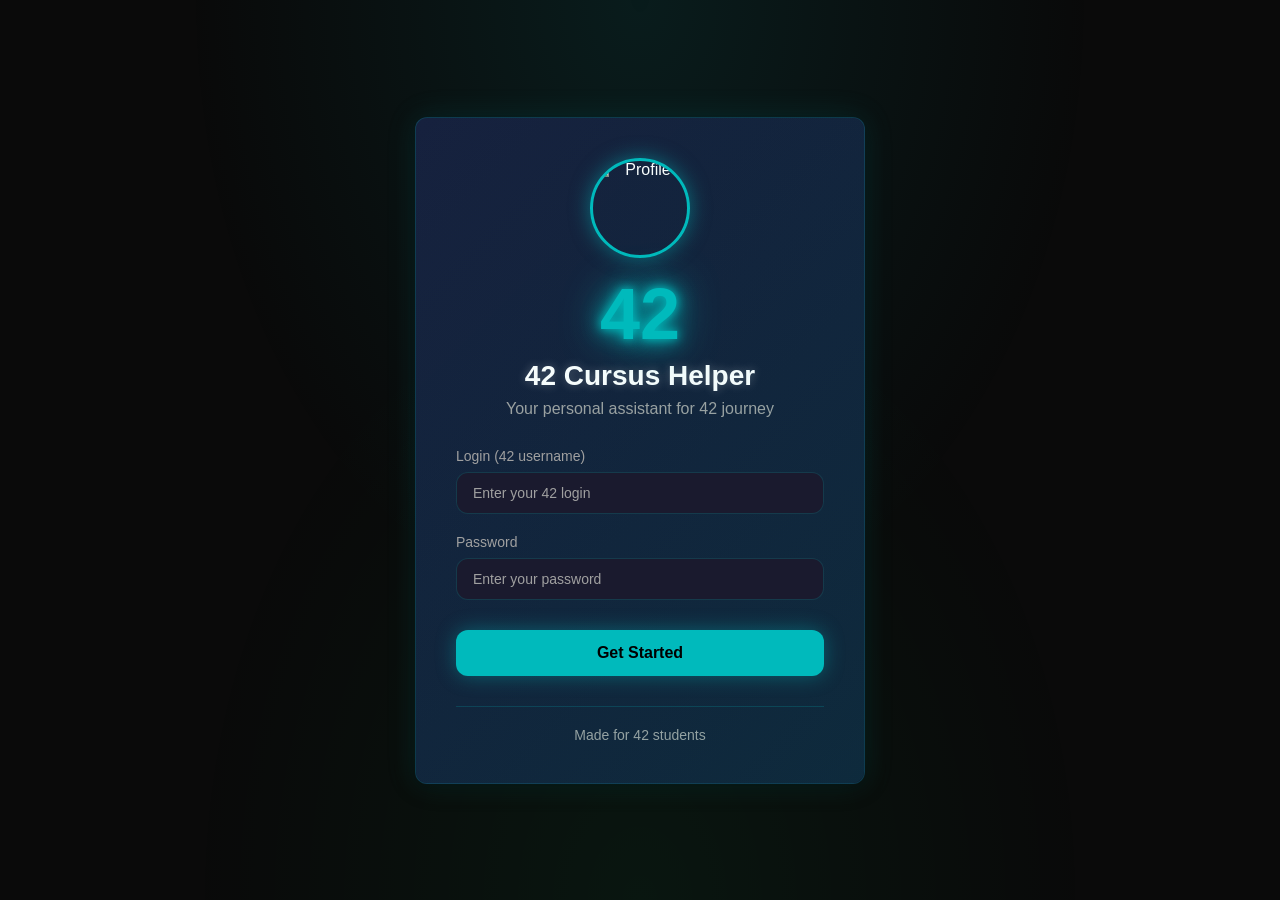
==== up/42-helper/index.html @ 7c45dabe "edit" ====
<!DOCTYPE html>
<html lang="en">
<head>
  <meta charset="UTF-8">
  <meta name="viewport" content="width=device-width, initial-scale=1.0">
  <title>42 Cursus Helper</title>
  <link rel="stylesheet" href="css/style.css">
  <link rel="stylesheet" href="css/components.css">
  <style>
    .intro-overlay {
      position: fixed;
      top: 0;
      left: 0;
      width: 100%;
      height: 100%;
      background: #0a0a0a;
      z-index: 9999;
      display: flex;
      flex-direction: column;
      align-items: center;
      justify-content: center;
      animation: fadeOut 1s ease 2s forwards;
    }
    
    .intro-logo {
      font-size: 120px;
      font-weight: bold;
      color: #00babc;
      text-shadow: 0 0 10px #00babc, 0 0 20px #00babc, 0 0 40px #00babc, 0 0 80px #00babc;
      animation: logoGlow 1s ease-in-out infinite alternate;
    }
    
    .intro-text {
      font-size: 32px;
      color: #fff;
      margin-top: 20px;
      animation: fadeIn 0.5s ease 0.5s forwards;
      opacity: 0;
    }
    
    .intro-subtext {
      font-size: 18px;
      color: #a0a0a0;
      margin-top: 10px;
      animation: fadeIn 0.5s ease 1s forwards;
      opacity: 0;
    }
    
    @keyframes logoGlow {
      from { text-shadow: 0 0 10px #00babc, 0 0 20px #00babc, 0 0 40px #00babc; }
      to { text-shadow: 0 0 20px #00babc, 0 0 40px #00babc, 0 0 80px #00babc, 0 0 120px #00babc; }
    }
    
    @keyframes fadeIn {
      from { opacity: 0; transform: translateY(20px); }
      to { opacity: 1; transform: translateY(0); }
    }
    
    @keyframes fadeOut {
      from { opacity: 1; }
      to { opacity: 0; visibility: hidden; }
    }
  </style>
</head>
<body>
  <div class="intro-overlay" id="introOverlay">
    <div class="intro-logo">42</div>
    <div class="intro-text">42 Cursus Helper</div>
    <div class="intro-subtitle">Your journey begins here</div>
  </div>

  <div class="landing-container">
    <div class="landing-content">
      <img src="https://avatars.githubusercontent.com/u/185643713?v=4" alt="Profile" style="width:100px;height:100px;border-radius:50%;margin:0 auto 20px;display:block;border:3px solid #00babc;box-shadow:0 0 20px rgba(0,186,188,0.5);">
      <div class="landing-logo">42</div>
      <h1 class="landing-title">42 Cursus Helper</h1>
      <p class="landing-subtitle">Your personal assistant for 42 journey</p>
      
      <form id="loginForm" class="landing-form">
        <div class="form-group">
          <label class="form-label">Login (42 username)</label>
          <input type="text" id="loginInput" class="form-input" placeholder="Enter your 42 login" required>
        </div>
        <div class="form-group">
          <label class="form-label">Password</label>
          <input type="password" id="passwordInput" class="form-input" placeholder="Enter your password" required>
        </div>
        <button type="submit" class="btn btn-primary">Get Started</button>
      </form>
      
      <div class="landing-footer">
        Made for 42 students
      </div>
    </div>
  </div>

  <script src="js/config.js"></script>
  <script src="js/storage.js"></script>
  <script src="js/utils.js"></script>
  <script>
    document.addEventListener("DOMContentLoaded", function() {
      const overlay = document.getElementById('introOverlay');
      overlay.style.display = 'flex';
    });
    
    const existingUser = getUser();
    if (existingUser) {
      document.querySelector('.landing-content').innerHTML = `
        <div class="landing-logo">42</div>
        <h1 class="landing-title">42 Cursus Helper</h1>
        <p class="landing-subtitle">Welcome back, ${existingUser.login}!</p>
        <a href="dashboard.html" class="btn btn-primary" style="display:inline-block;text-decoration:none;margin-top:20px;">Go to Dashboard</a>
      `;
    }

    const loginForm = document.getElementById('loginForm');
    if (loginForm) {
      loginForm.addEventListener('submit', function(e) {
        e.preventDefault();
        
        const login = document.getElementById('loginInput').value.trim();
        const password = document.getElementById('passwordInput').value;

        if (login !== 'nodoulah' || password !== 'Pop#2006husa') {
          showError('Invalid login or password');
          return;
        }

        const userData = {
          login: login,
          password: password,
          level: 0,
          campus: "",
          projects: [],
          skills: []
        };

        if (saveUser(userData)) {
          window.location.href = 'dashboard.html';
        } else {
          showError('Failed to save data. Storage might be full.');
        }
      });
    }
  </script>
</body>
</html>
---- up/42-helper/css/style.css ----
:root {
  --bg-primary: #0a0a0a;
  --bg-secondary: #1a1a2e;
  --bg-card: #16213e;
  --bg-sidebar: #0f3460;
  --accent: #00babc;
  --accent-hover: #00d4d6;
  --text: #ffffff;
  --text-secondary: #a0a0a0;
  --success: #00ff88;
  --warning: #ffaa00;
  --danger: #ff4444;
  --info: #4488ff;
  --border: rgba(0, 186, 188, 0.2);
  --shadow: 0 4px 20px rgba(0, 0, 0, 0.3);
  --radius: 12px;
  --transition: all 0.3s ease;
}

* {
  margin: 0;
  padding: 0;
  box-sizing: border-box;
}

body {
  background: var(--bg-primary);
  color: var(--text);
  font-family: 'Segoe UI', sans-serif;
  min-height: 100vh;
  overflow-x: hidden;
}

body::before {
  content: '';
  position: fixed;
  top: 0;
  left: 0;
  width: 100%;
  height: 100%;
  background: 
    radial-gradient(ellipse at top, rgba(0, 186, 188, 0.1) 0%, transparent 50%),
    radial-gradient(ellipse at bottom, rgba(0, 255, 136, 0.05) 0%, transparent 50%);
  pointer-events: none;
  z-index: -1;
}

.sidebar {
  position: fixed;
  left: 0;
  top: 0;
  width: 250px;
  height: 100vh;
  background: linear-gradient(180deg, #0f3460 0%, #0a1628 100%);
  display: flex;
  flex-direction: column;
  padding: 20px;
  border-right: 1px solid var(--border);
  z-index: 100;
  box-shadow: 4px 0 30px rgba(0, 186, 188, 0.1);
}

.sidebar::before {
  content: '';
  position: absolute;
  top: 0;
  left: 0;
  width: 100%;
  height: 100%;
  background: linear-gradient(180deg, transparent 0%, rgba(0, 186, 188, 0.05) 100%);
  pointer-events: none;
}

.sidebar .logo {
  font-size: 24px;
  font-weight: bold;
  color: var(--accent);
  margin-bottom: 40px;
  text-align: center;
  text-shadow: 0 0 10px var(--accent), 0 0 20px var(--accent);
  animation: logoGlow 2s ease-in-out infinite alternate;
  position: relative;
  z-index: 1;
}

.sidebar .logo span {
  color: var(--text);
  text-shadow: none;
}

@keyframes logoGlow {
  from { text-shadow: 0 0 10px var(--accent), 0 0 20px var(--accent); }
  to { text-shadow: 0 0 20px var(--accent), 0 0 40px var(--accent), 0 0 60px var(--accent); }
}

.nav-link {
  display: flex;
  align-items: center;
  gap: 12px;
  padding: 12px 16px;
  border-radius: var(--radius);
  color: var(--text);
  text-decoration: none;
  margin-bottom: 8px;
  transition: var(--transition);
  position: relative;
  overflow: hidden;
}

.nav-link::before {
  content: '';
  position: absolute;
  top: 0;
  left: -100%;
  width: 100%;
  height: 100%;
  background: linear-gradient(90deg, transparent, rgba(0, 186, 188, 0.2), transparent);
  transition: left 0.5s ease;
}

.nav-link:hover::before {
  left: 100%;
}

.nav-link:hover,
.nav-link.active {
  background: var(--accent);
  color: #000;
  box-shadow: 0 0 20px rgba(0, 186, 188, 0.5);
}

.nav-link.active {
  animation: navPulse 2s ease-in-out infinite;
}

@keyframes navPulse {
  0%, 100% { box-shadow: 0 0 20px rgba(0, 186, 188, 0.5); }
  50% { box-shadow: 0 0 30px rgba(0, 186, 188, 0.8); }
}

.main-content {
  margin-left: 250px;
  padding: 30px;
  min-height: 100vh;
  position: relative;
}

.main-content::before {
  content: '';
  position: absolute;
  top: 0;
  left: 0;
  width: 100%;
  height: 100%;
  background: 
    radial-gradient(circle at 20% 20%, rgba(0, 186, 188, 0.03) 0%, transparent 40%),
    radial-gradient(circle at 80% 80%, rgba(0, 255, 136, 0.02) 0%, transparent 40%);
  pointer-events: none;
}

.card {
  background: linear-gradient(135deg, var(--bg-card) 0%, #1a2744 100%);
  border-radius: var(--radius);
  padding: 24px;
  border: 1px solid var(--border);
  box-shadow: var(--shadow);
  transition: var(--transition);
  position: relative;
  overflow: hidden;
}

.card::before {
  content: '';
  position: absolute;
  top: 0;
  left: 0;
  width: 100%;
  height: 3px;
  background: linear-gradient(90deg, var(--accent), var(--success), var(--accent));
  opacity: 0;
  transition: opacity 0.3s ease;
}

.card:hover::before {
  opacity: 1;
}

.card:hover {
  border-color: var(--accent);
  transform: translateY(-4px);
  box-shadow: 0 8px 30px rgba(0, 186, 188, 0.2);
}

.stats-grid {
  display: grid;
  grid-template-columns: repeat(4, 1fr);
  gap: 20px;
  margin-bottom: 30px;
}

.stats-grid-3 {
  grid-template-columns: repeat(3, 1fr);
}

.stat-card {
  background: linear-gradient(135deg, var(--bg-card) 0%, #1a2744 100%);
  border-radius: var(--radius);
  padding: 20px;
  border: 1px solid var(--border);
  text-align: center;
  position: relative;
  overflow: hidden;
  transition: var(--transition);
}

.stat-card::after {
  content: '';
  position: absolute;
  bottom: 0;
  left: 0;
  width: 100%;
  height: 3px;
  background: var(--accent);
  transform: scaleX(0);
  transition: transform 0.3s ease;
}

.stat-card:hover::after {
  transform: scaleX(1);
}

.stat-card:hover {
  border-color: var(--accent);
  box-shadow: 0 0 20px rgba(0, 186, 188, 0.2);
  transform: translateY(-2px);
}

.stat-value {
  font-size: 36px;
  font-weight: bold;
  color: var(--accent);
  text-shadow: 0 0 10px var(--accent);
  animation: valuePulse 2s ease-in-out infinite alternate;
}

@keyframes valuePulse {
  from { text-shadow: 0 0 10px var(--accent); }
  to { text-shadow: 0 0 20px var(--accent), 0 0 30px var(--accent); }
}

.stat-label {
  color: var(--text-secondary);
  font-size: 14px;
  margin-top: 8px;
}

.progress-container {
  background: var(--bg-secondary);
  border-radius: 50px;
  height: 10px;
  overflow: hidden;
  margin: 10px 0;
  position: relative;
}

.progress-bar {
  height: 100%;
  background: linear-gradient(90deg, var(--accent), var(--success));
  border-radius: 50px;
  transition: width 1s ease;
  position: relative;
  box-shadow: 0 0 10px var(--accent);
}

.progress-bar::after {
  content: '';
  position: absolute;
  top: 0;
  left: 0;
  width: 100%;
  height: 100%;
  background: linear-gradient(90deg, transparent, rgba(255, 255, 255, 0.3), transparent);
  animation: progressShine 2s ease-in-out infinite;
}

@keyframes progressShine {
  0% { transform: translateX(-100%); }
  100% { transform: translateX(100%); }
}

.badge {
  padding: 4px 12px;
  border-radius: 50px;
  font-size: 12px;
  font-weight: bold;
  position: relative;
}

.badge-success {
  background: rgba(0, 255, 136, 0.2);
  color: var(--success);
  box-shadow: 0 0 10px rgba(0, 255, 136, 0.3);
}

.badge-warning {
  background: rgba(255, 170, 0, 0.2);
  color: var(--warning);
  box-shadow: 0 0 10px rgba(255, 170, 0, 0.3);
}

.badge-danger {
  background: rgba(255, 68, 68, 0.2);
  color: var(--danger);
  box-shadow: 0 0 10px rgba(255, 68, 68, 0.3);
}

.badge-info {
  background: rgba(68, 136, 255, 0.2);
  color: var(--info);
  box-shadow: 0 0 10px rgba(68, 136, 255, 0.3);
}

.btn {
  padding: 10px 20px;
  border-radius: var(--radius);
  border: none;
  cursor: pointer;
  font-size: 14px;
  font-weight: bold;
  transition: var(--transition);
  position: relative;
  overflow: hidden;
}

.btn::before {
  content: '';
  position: absolute;
  top: 0;
  left: -100%;
  width: 100%;
  height: 100%;
  background: linear-gradient(90deg, transparent, rgba(255, 255, 255, 0.2), transparent);
  transition: left 0.5s ease;
}

.btn:hover::before {
  left: 100%;
}

.btn-primary {
  background: var(--accent);
  color: #000;
  box-shadow: 0 0 20px rgba(0, 186, 188, 0.4);
}

.btn-primary:hover {
  background: var(--accent-hover);
  transform: scale(1.05);
  box-shadow: 0 0 30px rgba(0, 186, 188, 0.6);
}

.btn-outline {
  background: transparent;
  border: 1px solid var(--accent);
  color: var(--accent);
}

.btn-outline:hover {
  background: var(--accent);
  color: #000;
  box-shadow: 0 0 20px rgba(0, 186, 188, 0.5);
}

.btn-danger {
  background: transparent;
  border: 1px solid var(--danger);
  color: var(--danger);
}

.btn-danger:hover {
  background: var(--danger);
  color: #fff;
  box-shadow: 0 0 20px rgba(255, 68, 68, 0.5);
}

.form-group {
  margin-bottom: 16px;
}

.form-label {
  display: block;
  margin-bottom: 8px;
  color: var(--text-secondary);
  font-size: 14px;
}

.form-input {
  width: 100%;
  padding: 12px 16px;
  background: var(--bg-secondary);
  border: 1px solid var(--border);
  border-radius: var(--radius);
  color: var(--text);
  font-size: 14px;
  outline: none;
  transition: var(--transition);
}

.form-input:focus {
  border-color: var(--accent);
  box-shadow: 0 0 15px rgba(0, 186, 188, 0.3);
}

.form-input::placeholder {
  color: var(--text-secondary);
}

.form-select {
  width: 100%;
  padding: 12px 16px;
  background: var(--bg-secondary);
  border: 1px solid var(--border);
  border-radius: var(--radius);
  color: var(--text);
  font-size: 14px;
  outline: none;
  cursor: pointer;
  transition: var(--transition);
}

.form-select:focus {
  border-color: var(--accent);
  box-shadow: 0 0 15px rgba(0, 186, 188, 0.3);
}

.projects-grid {
  display: grid;
  grid-template-columns: repeat(auto-fill, minmax(280px, 1fr));
  gap: 20px;
}

.project-card {
  background: linear-gradient(135deg, var(--bg-card) 0%, #1a2744 100%);
  border-radius: var(--radius);
  padding: 20px;
  border: 1px solid var(--border);
  transition: var(--transition);
  position: relative;
  overflow: hidden;
}

.project-card::before {
  content: '';
  position: absolute;
  top: 0;
  left: 0;
  width: 100%;
  height: 3px;
  background: linear-gradient(90deg, var(--accent), var(--success));
  transform: scaleX(0);
  transition: transform 0.3s ease;
}

.project-card:hover::before {
  transform: scaleX(1);
}

.project-card:hover {
  border-color: var(--accent);
  transform: translateY(-4px);
  box-shadow: 0 8px 30px rgba(0, 186, 188, 0.2);
}

.project-name {
  font-size: 18px;
  font-weight: bold;
  margin-bottom: 12px;
  color: var(--accent);
  text-shadow: 0 0 5px var(--accent);
}

.project-mark {
  font-size: 32px;
  font-weight: bold;
  text-align: center;
  margin: 16px 0;
  color: var(--success);
  text-shadow: 0 0 10px var(--success);
}

.delete-btn {
  position: absolute;
  top: 10px;
  right: 10px;
  background: transparent;
  border: none;
  color: var(--danger);
  cursor: pointer;
  font-size: 18px;
  opacity: 0.7;
  transition: var(--transition);
}

.delete-btn:hover {
  opacity: 1;
  transform: scale(1.2);
  text-shadow: 0 0 10px var(--danger);
}

.skill-item {
  background: linear-gradient(135deg, var(--bg-card) 0%, #1a2744 100%);
  border-radius: var(--radius);
  padding: 16px 20px;
  margin-bottom: 12px;
  border: 1px solid var(--border);
  display: flex;
  align-items: center;
  gap: 20px;
  transition: var(--transition);
  position: relative;
  overflow: hidden;
}

.skill-item::before {
  content: '';
  position: absolute;
  top: 0;
  left: 0;
  width: 3px;
  height: 100%;
  background: var(--accent);
  transform: scaleY(0);
  transition: transform 0.3s ease;
}

.skill-item:hover::before {
  transform: scaleY(1);
}

.skill-item:hover {
  border-color: var(--accent);
  box-shadow: 0 0 20px rgba(0, 186, 188, 0.2);
}

.skill-name {
  color: var(--text);
  font-weight: 500;
  font-size: 16px;
  min-width: 150px;
}

.skill-level {
  color: var(--accent);
  font-weight: bold;
  font-size: 18px;
  min-width: 60px;
  text-align: right;
  text-shadow: 0 0 5px var(--accent);
}

.chat-container {
  display: flex;
  flex-direction: column;
  height: calc(100vh - 120px);
  background: linear-gradient(180deg, var(--bg-card) 0%, #0f1a2e 100%);
  border-radius: var(--radius);
  border: 1px solid var(--border);
  overflow: hidden;
  box-shadow: 0 0 30px rgba(0, 186, 188, 0.1);
}

.chat-header {
  padding: 16px 20px;
  border-bottom: 1px solid var(--border);
  display: flex;
  justify-content: space-between;
  align-items: center;
  background: linear-gradient(180deg, rgba(0, 186, 188, 0.1) 0%, transparent 100%);
}

.chat-messages {
  flex: 1;
  overflow-y: auto;
  padding: 20px;
  display: flex;
  flex-direction: column;
  gap: 16px;
}

.chat-messages::-webkit-scrollbar {
  width: 6px;
}

.chat-messages::-webkit-scrollbar-track {
  background: var(--bg-secondary);
}

.chat-messages::-webkit-scrollbar-thumb {
  background: var(--accent);
  border-radius: 3px;
}

.message-wrapper {
  display: flex;
  flex-direction: column;
  max-width: 85%;
  animation: messageSlide 0.3s ease-out;
}

@keyframes messageSlide {
  from { 
    opacity: 0;
    transform: translateY(20px);
  }
  to { 
    opacity: 1;
    transform: translateY(0);
  }
}

.message-wrapper.user {
  align-items: flex-end;
  align-self: flex-end;
}

.message-wrapper.ai {
  align-items: flex-start;
  align-self: flex-start;
  background: linear-gradient(135deg, var(--bg-card) 0%, rgba(15,52,96,0.5) 100%);
  border-radius: 20px;
  padding: 20px 24px;
  margin-bottom: 16px;
  border: 1px solid var(--border);
  box-shadow: 0 4px 20px rgba(0,0,0,0.3);
}

.message-wrapper.ai:hover {
  border-color: var(--accent);
  transition: border-color 0.3s ease;
}

.message-bubble {
  max-width: 80%;
  padding: 16px 20px;
  border-radius: 16px;
  line-height: 1.7;
  font-size: 15px;
  white-space: pre-wrap;
  word-wrap: break-word;
}

.message-bubble.user {
  background: var(--accent);
  color: #000;
  border-radius: 16px 16px 4px 16px;
  font-weight: 500;
  padding: 14px 18px;
  box-shadow: 0 0 15px rgba(0, 186, 188, 0.4);
}

.message-bubble.ai {
  background: linear-gradient(135deg, var(--bg-secondary) 0%, var(--bg-card) 100%);
  border: 1px solid var(--border);
  border-radius: 16px 16px 16px 4px;
  padding: 20px 24px;
}

.message-bubble.ai h1,
.message-bubble.ai h2,
.message-bubble.ai h3 {
  color: var(--accent);
  margin: 16px 0 10px 0;
  font-size: 16px;
  font-weight: bold;
}

.message-bubble.ai h1:first-child,
.message-bubble.ai h2:first-child,
.message-bubble.ai h3:first-child {
  margin-top: 0;
}

.message-bubble.ai p {
  margin: 10px 0;
}

.message-bubble.ai ul,
.message-bubble.ai ol {
  margin: 10px 0;
  padding-left: 24px;
}

.message-bubble.ai li {
  margin: 6px 0;
}

.message-bubble.ai strong {
  color: var(--accent);
  font-weight: 600;
}

.message-bubble.ai em {
  color: var(--warning);
  font-style: italic;
}

.message-bubble code {
  background: rgba(0,0,0,0.5);
  padding: 3px 8px;
  border-radius: 4px;
  font-family: 'Courier New', monospace;
  font-size: 13px;
  color: #00ff88;
  white-space: pre-wrap;
}

.message-bubble pre {
  background: #0d0d0d;
  padding: 16px;
  border-radius: 10px;
  overflow-x: auto;
  margin: 14px 0;
  border: 1px solid var(--accent);
  border-left: 4px solid var(--accent);
  font-family: 'Courier New', monospace;
  font-size: 13px;
  line-height: 1.5;
  color: #00ff88;
  box-shadow: 0 0 10px rgba(0, 255, 136, 0.2);
}

.message-bubble pre code {
  background: transparent;
  padding: 0;
  border: none;
  color: #00ff88;
}

.message-time {
  font-size: 11px;
  color: var(--text-secondary);
  margin-top: 4px;
  padding: 0 4px;
}

.thinking {
  display: flex;
  gap: 8px;
  padding: 16px 20px;
  background: var(--bg-card);
  border-radius: 16px 16px 16px 4px;
  border: 1px solid var(--border);
  align-self: flex-start;
  width: fit-content;
  box-shadow: 0 4px 15px rgba(0,0,0,0.2);
  animation: thinkingPulse 1.5s ease-in-out infinite;
}

@keyframes thinkingPulse {
  0%, 100% { box-shadow: 0 4px 15px rgba(0,0,0,0.2), 0 0 10px rgba(0, 186, 188, 0.2); }
  50% { box-shadow: 0 4px 15px rgba(0,0,0,0.2), 0 0 20px rgba(0, 186, 188, 0.4); }
}

.thinking span {
  width: 10px;
  height: 10px;
  background: var(--accent);
  border-radius: 50%;
  animation: bounce 1.2s infinite;
}

.thinking span:nth-child(2) { animation-delay: 0.2s; }
.thinking span:nth-child(3) { animation-delay: 0.4s; }

@keyframes bounce {
  0%, 100% { transform: translateY(0); opacity: 0.4; box-shadow: 0 0 5px var(--accent); }
  50% { transform: translateY(-10px); opacity: 1; box-shadow: 0 0 15px var(--accent); }
}

.quick-questions {
  display: flex;
  flex-wrap: wrap;
  gap: 8px;
  padding: 12px 20px;
  border-top: 1px solid var(--border);
  background: linear-gradient(180deg, transparent 0%, rgba(0, 186, 188, 0.05) 100%);
}

.quick-btn {
  padding: 8px 16px;
  background: rgba(0, 186, 188, 0.1);
  border: 1px solid var(--accent);
  color: var(--accent);
  border-radius: 50px;
  cursor: pointer;
  font-size: 13px;
  transition: var(--transition);
  white-space: nowrap;
  font-weight: 500;
}

.quick-btn:hover {
  background: var(--accent);
  color: #000;
  transform: translateY(-2px);
  box-shadow: 0 4px 15px rgba(0, 186, 188, 0.3);
}

.quick-btn:active {
  transform: translateY(0);
}

.chat-input-area {
  display: flex;
  gap: 12px;
  padding: 16px 20px;
  background: var(--bg-card);
  border-top: 1px solid var(--border);
}

.chat-input {
  flex: 1;
  background: var(--bg-secondary);
  border: 1px solid var(--border);
  border-radius: var(--radius);
  padding: 12px 16px;
  color: var(--text);
  font-size: 14px;
  outline: none;
  transition: var(--transition);
  resize: none;
}

.chat-input:focus {
  border-color: var(--accent);
  box-shadow: 0 0 15px rgba(0, 186, 188, 0.3);
}

.spinner {
  width: 40px;
  height: 40px;
  border: 3px solid var(--border);
  border-top: 3px solid var(--accent);
  border-radius: 50%;
  animation: spin 1s linear infinite;
  margin: 20px auto;
}

@keyframes spin {
  to { transform: rotate(360deg); }
}

.toast {
  position: fixed;
  bottom: 20px;
  right: 20px;
  padding: 16px 24px;
  border-radius: var(--radius);
  color: white;
  font-weight: bold;
  z-index: 9999;
  animation: slideIn 0.3s ease, toastGlow 2s ease-in-out infinite;
}

@keyframes toastGlow {
  0%, 100% { box-shadow: 0 0 10px currentColor; }
  50% { box-shadow: 0 0 20px currentColor, 0 0 30px currentColor; }
}

.toast-error { 
  background: var(--danger); 
  box-shadow: 0 0 20px var(--danger);
}

.toast-success { 
  background: var(--success); 
  color: #000;
  box-shadow: 0 0 20px var(--success);
}

@keyframes slideIn {
  from { transform: translateX(100px); opacity: 0; }
  to { transform: translateX(0); opacity: 1; }
}

.filter-group {
  display: flex;
  gap: 10px;
  margin-bottom: 20px;
  flex-wrap: wrap;
}

.filter-btn {
  padding: 8px 16px;
  border-radius: 50px;
  border: 1px solid var(--border);
  background: transparent;
  color: var(--text-secondary);
  cursor: pointer;
  transition: var(--transition);
  font-size: 13px;
}

.filter-btn:hover,
.filter-btn.active {
  border-color: var(--accent);
  color: var(--accent);
  background: rgba(0,186,188,0.1);
  box-shadow: 0 0 15px rgba(0, 186, 188, 0.3);
}

.empty-state {
  text-align: center;
  padding: 60px 20px;
  color: var(--text-secondary);
}

.empty-state .empty-icon {
  font-size: 60px;
  margin-bottom: 16px;
  animation: iconPulse 2s ease-in-out infinite;
}

@keyframes iconPulse {
  0%, 100% { transform: scale(1); opacity: 0.7; }
  50% { transform: scale(1.1); opacity: 1; }
}

.empty-state p {
  font-size: 16px;
}

.page-title {
  position: relative;
  display: inline-block;
}

.page-title::after {
  content: '';
  position: absolute;
  bottom: -5px;
  left: 0;
  width: 100%;
  height: 2px;
  background: linear-gradient(90deg, var(--accent), transparent);
  animation: titleLine 2s ease-in-out infinite;
}

@keyframes titleLine {
  0%, 100% { opacity: 0.5; transform: scaleX(0.8); }
  50% { opacity: 1; transform: scaleX(1); }
}

@media (max-width: 768px) {
  .sidebar {
    width: 60px;
    padding: 20px 10px;
  }

  .sidebar .logo span,
  .nav-link .nav-text,
  .sidebar .logout-text {
    display: none;
  }

  .main-content {
    margin-left: 60px;
    padding: 15px;
  }

  .stats-grid {
    grid-template-columns: repeat(2, 1fr);
  }

  .projects-grid {
    grid-template-columns: 1fr;
  }

  .message-bubble {
    max-width: 90%;
  }

  .quick-questions {
    display: none;
  }
}

@media (max-width: 480px) {
  .stats-grid {
    grid-template-columns: 1fr;
  }

  .main-content {
    padding: 10px;
  }
}
---- up/42-helper/css/components.css ----
.landing-container {
  min-height: 100vh;
  display: flex;
  align-items: center;
  justify-content: center;
  padding: 20px;
  position: relative;
}

.landing-container::before {
  content: '';
  position: absolute;
  top: 50%;
  left: 50%;
  transform: translate(-50%, -50%);
  width: 500px;
  height: 500px;
  background: radial-gradient(circle, rgba(0, 186, 188, 0.15) 0%, transparent 70%);
  pointer-events: none;
  animation: containerPulse 3s ease-in-out infinite;
}

@keyframes containerPulse {
  0%, 100% { transform: translate(-50%, -50%) scale(1); opacity: 0.5; }
  50% { transform: translate(-50%, -50%) scale(1.2); opacity: 1; }
}

.landing-content {
  background: linear-gradient(135deg, var(--bg-card) 0%, #0f1a2e 100%);
  border-radius: var(--radius);
  padding: 40px;
  max-width: 450px;
  width: 100%;
  border: 1px solid var(--border);
  box-shadow: var(--shadow), 0 0 30px rgba(0, 186, 188, 0.15);
  text-align: center;
  position: relative;
  animation: cardFloat 3s ease-in-out infinite;
  overflow: hidden;
}

.landing-content::before {
  content: '';
  position: absolute;
  top: 0;
  left: 0;
  width: 100%;
  height: 100%;
  border-radius: var(--radius);
  background: linear-gradient(135deg, transparent 0%, rgba(0, 186, 188, 0.1) 100%);
  pointer-events: none;
}

.landing-content::after {
  content: '';
  position: absolute;
  top: -50%;
  left: -50%;
  width: 200%;
  height: 200%;
  background: conic-gradient(from 0deg, transparent, rgba(0, 186, 188, 0.1), transparent, rgba(0, 186, 188, 0.1), transparent);
  animation: borderRotate 4s linear infinite;
  z-index: -1;
}

@keyframes cardFloat {
  0%, 100% { transform: translateY(0); }
  50% { transform: translateY(-10px); }
}

@keyframes borderRotate {
  from { transform: rotate(0deg); }
  to { transform: rotate(360deg); }
}

.landing-logo {
  font-size: 72px;
  font-weight: bold;
  color: var(--accent);
  margin-bottom: 10px;
  line-height: 1;
  text-shadow: 0 0 10px var(--accent), 0 0 20px var(--accent), 0 0 40px var(--accent);
  animation: logoGlow 2s ease-in-out infinite alternate;
  position: relative;
  z-index: 1;
}

@keyframes logoGlow {
  from { 
    text-shadow: 0 0 10px var(--accent), 0 0 20px var(--accent), 0 0 40px var(--accent);
  }
  to { 
    text-shadow: 0 0 20px var(--accent), 0 0 40px var(--accent), 0 0 80px var(--accent), 0 0 100px var(--accent);
  }
}

.landing-title {
  font-size: 28px;
  margin-bottom: 8px;
  text-shadow: 0 0 10px rgba(255, 255, 255, 0.3);
}

.landing-subtitle {
  color: var(--text-secondary);
  font-size: 16px;
  margin-bottom: 30px;
  animation: fadeInUp 0.5s ease-out;
}

@keyframes fadeInUp {
  from { opacity: 0; transform: translateY(10px); }
  to { opacity: 1; transform: translateY(0); }
}

.landing-form {
  text-align: left;
  position: relative;
  z-index: 1;
}

.landing-form .form-group {
  margin-bottom: 20px;
  animation: fadeInUp 0.5s ease-out 0.2s both;
}

.landing-form .form-group:nth-child(2) {
  animation-delay: 0.3s;
}

.landing-form .btn {
  width: 100%;
  padding: 14px;
  font-size: 16px;
  margin-top: 10px;
  animation: fadeInUp 0.5s ease-out 0.4s both;
}

.landing-footer {
  margin-top: 30px;
  padding-top: 20px;
  border-top: 1px solid var(--border);
  color: var(--text-secondary);
  font-size: 14px;
}

.page-header {
  display: flex;
  justify-content: space-between;
  align-items: center;
  margin-bottom: 30px;
  flex-wrap: wrap;
  gap: 20px;
}

.page-title {
  font-size: 28px;
  font-weight: bold;
  position: relative;
}

.section-title {
  font-size: 20px;
  margin-bottom: 20px;
  color: var(--text-secondary);
}

.dashboard-section {
  margin-bottom: 40px;
}

.level-display {
  font-size: 48px;
  font-weight: bold;
  color: var(--accent);
  text-shadow: 0 0 10px var(--accent);
}

.level-label {
  color: var(--text-secondary);
  font-size: 14px;
  margin-top: 8px;
}

.campus-name {
  font-size: 20px;
  color: var(--accent);
  text-shadow: 0 0 10px var(--accent);
}

.summary-grid {
  display: grid;
  grid-template-columns: repeat(auto-fill, minmax(300px, 1fr));
  gap: 20px;
}

.summary-card {
  background: linear-gradient(135deg, var(--bg-card) 0%, #1a2744 100%);
  border-radius: var(--radius);
  padding: 20px;
  border: 1px solid var(--border);
  transition: var(--transition);
}

.summary-card:hover {
  border-color: var(--accent);
  box-shadow: 0 0 20px rgba(0, 186, 188, 0.2);
}

.summary-item {
  display: flex;
  justify-content: space-between;
  align-items: center;
  padding: 12px 0;
  border-bottom: 1px solid var(--border);
  transition: var(--transition);
}

.summary-item:first-child {
  padding-top: 0;
}

.summary-item:last-child {
  border-bottom: none;
  padding-bottom: 0;
}

.summary-item:hover {
  padding-left: 10px;
  padding-right: 10px;
}

.summary-item:hover span:first-child {
  color: var(--accent);
  text-shadow: 0 0 5px var(--accent);
}

.logout-btn {
  margin-top: auto;
  width: 100%;
}

.add-form {
  background: linear-gradient(135deg, var(--bg-card) 0%, #1a2744 100%);
  border-radius: var(--radius);
  padding: 24px;
  margin-bottom: 30px;
  border: 1px solid var(--border);
  position: relative;
  overflow: hidden;
}

.add-form::before {
  content: '';
  position: absolute;
  top: 0;
  left: 0;
  width: 100%;
  height: 3px;
  background: linear-gradient(90deg, var(--accent), var(--success), var(--accent));
}

.add-form-title {
  font-size: 18px;
  margin-bottom: 20px;
  color: var(--accent);
  text-shadow: 0 0 5px var(--accent);
}

.form-row {
  display: flex;
  gap: 12px;
  align-items: flex-end;
}

.form-row .form-group {
  flex: 1;
  margin-bottom: 0;
}

.search-input {
  margin-bottom: 20px;
}

.search-input:focus {
  box-shadow: 0 0 15px rgba(0, 186, 188, 0.3);
}

.chat-welcome {
  text-align: center;
  padding: 40px 20px;
}

.chat-welcome h2 {
  font-size: 24px;
  margin-bottom: 16px;
  color: var(--accent);
  text-shadow: 0 0 10px var(--accent);
  animation: fadeInUp 0.5s ease-out;
}

.chat-welcome p {
  color: var(--text-secondary);
  line-height: 1.8;
  max-width: 500px;
  margin: 0 auto;
  animation: fadeInUp 0.5s ease-out 0.2s both;
}

.ai-title {
  font-size: 24px;
  text-shadow: 0 0 10px rgba(255, 255, 255, 0.3);
}

.ai-subtitle {
  color: var(--text-secondary);
  font-size: 14px;
  margin-top: 4px;
}

.title-row {
  display: flex;
  flex-direction: column;
}

.input-error {
  animation: inputShake 0.5s ease;
}

@keyframes inputShake {
  0%, 100% { transform: translateX(0); }
  25% { transform: translateX(-5px); }
  75% { transform: translateX(5px); }
}
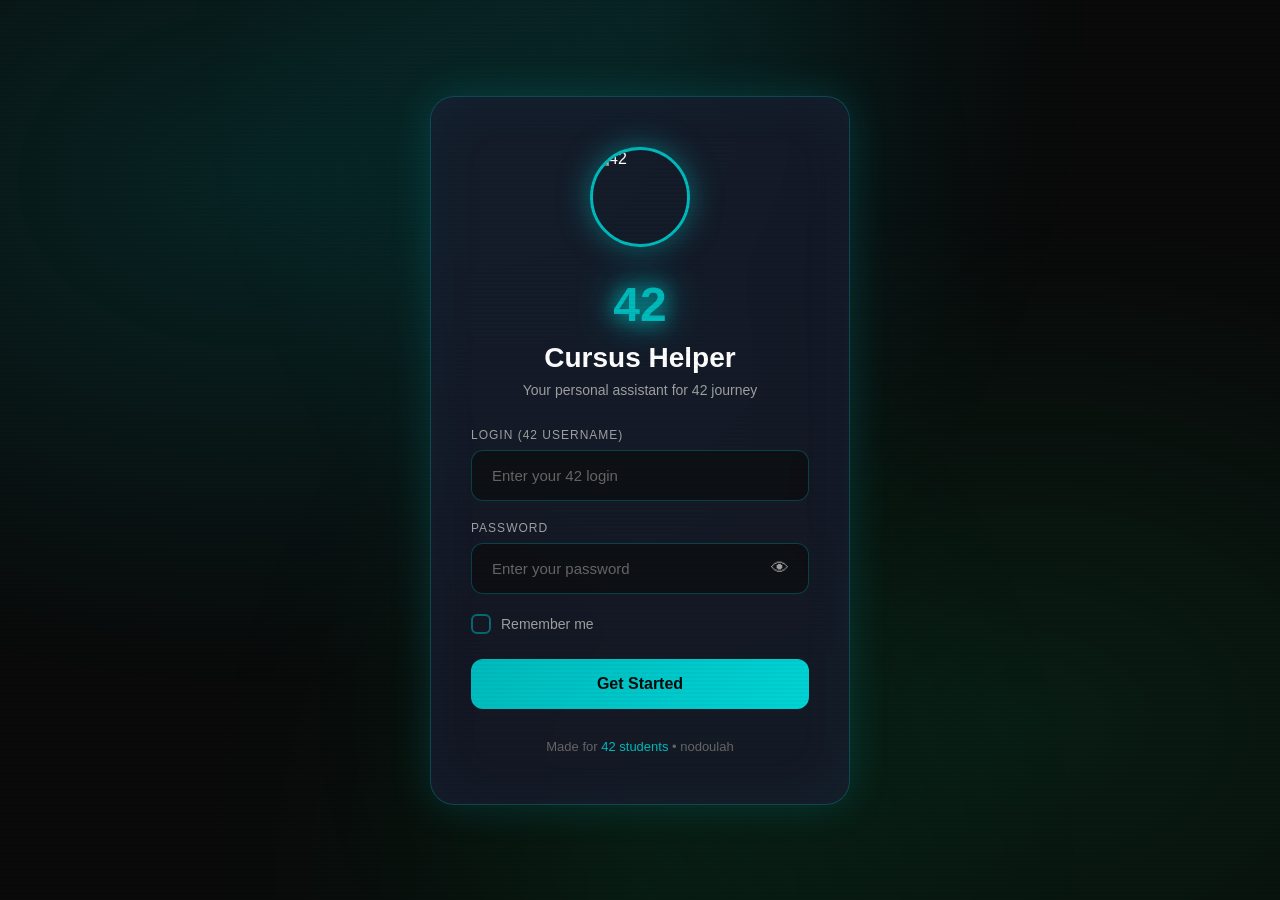
==== commit 4a21ed96: "edit" ====
--- a/up/42-helper/index.html
+++ b/up/42-helper/index.html
@@ -3,93 +3,428 @@
 <head>
   <meta charset="UTF-8">
   <meta name="viewport" content="width=device-width, initial-scale=1.0">
-  <title>42 Cursus Helper</title>
+  <title>42 Cursus Helper - Login</title>
   <link rel="stylesheet" href="css/style.css">
   <link rel="stylesheet" href="css/components.css">
   <style>
-    .intro-overlay {
+    :root {
+      --accent: #00babc;
+      --accent-glow: #00d4d6;
+    }
+    
+    * { margin: 0; padding: 0; box-sizing: border-box; }
+    
+    body {
+      min-height: 100vh;
+      background: #0a0a0a;
+      font-family: 'Segoe UI', sans-serif;
+      overflow: hidden;
+    }
+    
+    /* Animated background */
+    .bg-animation {
       position: fixed;
       top: 0;
       left: 0;
       width: 100%;
       height: 100%;
-      background: #0a0a0a;
-      z-index: 9999;
+      z-index: 0;
+      overflow: hidden;
+    }
+    
+    .bg-animation::before {
+      content: '';
+      position: absolute;
+      top: 0;
+      left: 0;
+      width: 100%;
+      height: 100%;
+      background: 
+        radial-gradient(ellipse at 20% 20%, rgba(0, 186, 188, 0.15) 0%, transparent 50%),
+        radial-gradient(ellipse at 80% 80%, rgba(0, 255, 136, 0.08) 0%, transparent 50%);
+      animation: bgPulse 8s ease-in-out infinite;
+    }
+    
+    @keyframes bgPulse {
+      0%, 100% { opacity: 1; }
+      50% { opacity: 0.7; }
+    }
+    
+    /* Matrix rain effect */
+    .matrix-rain {
+      position: absolute;
+      top: 0;
+      left: 0;
+      width: 100%;
+      height: 100%;
+      overflow: hidden;
+      opacity: 0.1;
+    }
+    
+    .matrix-column {
+      position: absolute;
+      top: -100%;
+      font-family: 'Courier New', monospace;
+      font-size: 14px;
+      color: #00babc;
+      writing-mode: vertical-rl;
+      animation: matrixFall 15s linear infinite;
+      text-shadow: 0 0 10px #00babc;
+    }
+    
+    @keyframes matrixFall {
+      0% { transform: translateY(-100%); }
+      100% { transform: translateY(200%); }
+    }
+    
+    /* Scanlines */
+    .scanlines {
+      position: fixed;
+      top: 0;
+      left: 0;
+      width: 100%;
+      height: 100%;
+      background: repeating-linear-gradient(
+        0deg,
+        transparent,
+        transparent 2px,
+        rgba(0, 0, 0, 0.1) 2px,
+        rgba(0, 0, 0, 0.1) 4px
+      );
+      pointer-events: none;
+      z-index: 1000;
+      opacity: 0.3;
+    }
+    
+    /* Login container */
+    .login-container {
+      min-height: 100vh;
       display: flex;
-      flex-direction: column;
       align-items: center;
       justify-content: center;
-      animation: fadeOut 1s ease 2s forwards;
-    }
-    
-    .intro-logo {
-      font-size: 120px;
+      position: relative;
+      z-index: 1;
+      padding: 20px;
+    }
+    
+    .login-card {
+      background: rgba(26, 26, 46, 0.7);
+      backdrop-filter: blur(20px);
+      border: 1px solid rgba(0, 186, 188, 0.3);
+      border-radius: 24px;
+      padding: 50px 40px;
+      width: 100%;
+      max-width: 420px;
+      box-shadow: 
+        0 0 40px rgba(0, 186, 188, 0.2),
+        inset 0 0 60px rgba(0, 186, 188, 0.05);
+      animation: cardAppear 0.6s ease-out;
+    }
+    
+    @keyframes cardAppear {
+      from {
+        opacity: 0;
+        transform: translateY(30px) scale(0.95);
+      }
+      to {
+        opacity: 1;
+        transform: translateY(0) scale(1);
+      }
+    }
+    
+    .login-avatar {
+      width: 100px;
+      height: 100px;
+      border-radius: 50%;
+      border: 3px solid #00babc;
+      box-shadow: 0 0 30px rgba(0, 186, 188, 0.5);
+      margin: 0 auto 30px;
+      display: block;
+      animation: avatarPulse 2s ease-in-out infinite;
+    }
+    
+    @keyframes avatarPulse {
+      0%, 100% { box-shadow: 0 0 30px rgba(0, 186, 188, 0.5); }
+      50% { box-shadow: 0 0 50px rgba(0, 186, 188, 0.8); }
+    }
+    
+    .login-logo {
+      text-align: center;
+      font-size: 48px;
       font-weight: bold;
       color: #00babc;
-      text-shadow: 0 0 10px #00babc, 0 0 20px #00babc, 0 0 40px #00babc, 0 0 80px #00babc;
-      animation: logoGlow 1s ease-in-out infinite alternate;
-    }
-    
-    .intro-text {
-      font-size: 32px;
+      text-shadow: 0 0 20px #00babc, 0 0 40px #00babc;
+      margin-bottom: 10px;
+      animation: logoGlow 2s ease-in-out infinite alternate;
+    }
+    
+    @keyframes logoGlow {
+      from { text-shadow: 0 0 20px #00babc, 0 0 40px #00babc; }
+      to { text-shadow: 0 0 30px #00babc, 0 0 60px #00babc, 0 0 80px #00babc; }
+    }
+    
+    .login-title {
+      text-align: center;
+      font-size: 28px;
       color: #fff;
-      margin-top: 20px;
-      animation: fadeIn 0.5s ease 0.5s forwards;
+      margin-bottom: 8px;
+      font-weight: 600;
+    }
+    
+    .login-subtitle {
+      text-align: center;
+      color: #a0a0a0;
+      font-size: 14px;
+      margin-bottom: 30px;
+    }
+    
+    .form-group {
+      margin-bottom: 20px;
+      position: relative;
+    }
+    
+    .form-label {
+      display: block;
+      font-size: 12px;
+      color: #a0a0a0;
+      text-transform: uppercase;
+      letter-spacing: 1px;
+      margin-bottom: 8px;
+    }
+    
+    .form-input {
+      width: 100%;
+      padding: 16px 20px;
+      background: rgba(10, 10, 10, 0.6);
+      border: 1px solid rgba(0, 186, 188, 0.3);
+      border-radius: 12px;
+      color: #fff;
+      font-size: 15px;
+      outline: none;
+      transition: all 0.3s ease;
+    }
+    
+    .form-input:focus {
+      border-color: #00babc;
+      box-shadow: 0 0 20px rgba(0, 186, 188, 0.3);
+    }
+    
+    .form-input::placeholder {
+      color: #666;
+    }
+    
+    .password-wrapper {
+      position: relative;
+    }
+    
+    .password-toggle {
+      position: absolute;
+      right: 16px;
+      top: 50%;
+      transform: translateY(-50%);
+      background: none;
+      border: none;
+      color: #a0a0a0;
+      cursor: pointer;
+      font-size: 18px;
+      padding: 4px;
+      transition: color 0.3s;
+    }
+    
+    .password-toggle:hover {
+      color: #00babc;
+    }
+    
+    .remember-row {
+      display: flex;
+      align-items: center;
+      justify-content: space-between;
+      margin-bottom: 25px;
+    }
+    
+    .remember-me {
+      display: flex;
+      align-items: center;
+      gap: 10px;
+      cursor: pointer;
+    }
+    
+    .remember-me input {
+      display: none;
+    }
+    
+    .remember-checkbox {
+      width: 20px;
+      height: 20px;
+      border: 2px solid rgba(0, 186, 188, 0.5);
+      border-radius: 6px;
+      display: flex;
+      align-items: center;
+      justify-content: center;
+      transition: all 0.3s;
+    }
+    
+    .remember-me input:checked + .remember-checkbox {
+      background: #00babc;
+      border-color: #00babc;
+    }
+    
+    .remember-checkbox::after {
+      content: '✓';
+      color: #0a0a0a;
+      font-size: 12px;
+      font-weight: bold;
       opacity: 0;
-    }
-    
-    .intro-subtext {
-      font-size: 18px;
+      transition: opacity 0.3s;
+    }
+    
+    .remember-me input:checked + .remember-checkbox::after {
+      opacity: 1;
+    }
+    
+    .remember-me span {
       color: #a0a0a0;
-      margin-top: 10px;
-      animation: fadeIn 0.5s ease 1s forwards;
-      opacity: 0;
-    }
-    
-    @keyframes logoGlow {
-      from { text-shadow: 0 0 10px #00babc, 0 0 20px #00babc, 0 0 40px #00babc; }
-      to { text-shadow: 0 0 20px #00babc, 0 0 40px #00babc, 0 0 80px #00babc, 0 0 120px #00babc; }
-    }
-    
-    @keyframes fadeIn {
-      from { opacity: 0; transform: translateY(20px); }
-      to { opacity: 1; transform: translateY(0); }
-    }
-    
-    @keyframes fadeOut {
-      from { opacity: 1; }
-      to { opacity: 0; visibility: hidden; }
+      font-size: 14px;
+    }
+    
+    .login-btn {
+      width: 100%;
+      padding: 16px;
+      background: linear-gradient(135deg, #00babc, #00d4d6);
+      border: none;
+      border-radius: 12px;
+      color: #0a0a0a;
+      font-size: 16px;
+      font-weight: bold;
+      cursor: pointer;
+      transition: all 0.3s ease;
+      position: relative;
+      overflow: hidden;
+    }
+    
+    .login-btn::before {
+      content: '';
+      position: absolute;
+      top: 0;
+      left: -100%;
+      width: 100%;
+      height: 100%;
+      background: linear-gradient(90deg, transparent, rgba(255,255,255,0.3), transparent);
+      transition: left 0.5s;
+    }
+    
+    .login-btn:hover::before {
+      left: 100%;
+    }
+    
+    .login-btn:hover {
+      transform: translateY(-2px);
+      box-shadow: 0 10px 30px rgba(0, 186, 188, 0.4);
+    }
+    
+    .login-btn:disabled {
+      opacity: 0.6;
+      cursor: not-allowed;
+      transform: none;
+    }
+    
+    .login-btn:disabled:hover::before {
+      left: -100%;
+    }
+    
+    .login-error {
+      color: #ff4444;
+      font-size: 13px;
+      margin-top: 15px;
+      text-align: center;
+      padding: 10px;
+      background: rgba(255, 68, 68, 0.1);
+      border-radius: 8px;
+      border: 1px solid rgba(255, 68, 68, 0.3);
+      display: none;
+    }
+    
+    .login-error.show {
+      display: block;
+      animation: shake 0.5s ease;
+    }
+    
+    @keyframes shake {
+      0%, 100% { transform: translateX(0); }
+      25% { transform: translateX(-5px); }
+      75% { transform: translateX(5px); }
+    }
+    
+    .login-footer {
+      text-align: center;
+      margin-top: 30px;
+      color: #666;
+      font-size: 13px;
+    }
+    
+    .login-footer span {
+      color: #00babc;
+    }
+    
+    .spinner {
+      display: inline-block;
+      width: 18px;
+      height: 18px;
+      border: 2px solid transparent;
+      border-top-color: #0a0a0a;
+      border-radius: 50%;
+      animation: spin 0.8s linear infinite;
+      margin-right: 8px;
+      vertical-align: middle;
+    }
+    
+    @keyframes spin {
+      to { transform: rotate(360deg); }
     }
   </style>
 </head>
 <body>
-  <div class="intro-overlay" id="introOverlay">
-    <div class="intro-logo">42</div>
-    <div class="intro-text">42 Cursus Helper</div>
-    <div class="intro-subtitle">Your journey begins here</div>
+  <div class="bg-animation">
+    <div class="matrix-rain" id="matrixRain"></div>
   </div>
+  <div class="scanlines"></div>
 
-  <div class="landing-container">
-    <div class="landing-content">
-      <img src="https://avatars.githubusercontent.com/u/185643713?v=4" alt="Profile" style="width:100px;height:100px;border-radius:50%;margin:0 auto 20px;display:block;border:3px solid #00babc;box-shadow:0 0 20px rgba(0,186,188,0.5);">
-      <div class="landing-logo">42</div>
-      <h1 class="landing-title">42 Cursus Helper</h1>
-      <p class="landing-subtitle">Your personal assistant for 42 journey</p>
-      
-      <form id="loginForm" class="landing-form">
+  <div class="login-container">
+    <div class="login-card">
+      <img src="https://avatars.githubusercontent.com/u/185643713?v=4" alt="42" class="login-avatar">
+      <div class="login-logo">42</div>
+      <h1 class="login-title">Cursus Helper</h1>
+      <p class="login-subtitle">Your personal assistant for 42 journey</p>
+      
+      <form id="loginForm">
         <div class="form-group">
           <label class="form-label">Login (42 username)</label>
           <input type="text" id="loginInput" class="form-input" placeholder="Enter your 42 login" required>
         </div>
+        
         <div class="form-group">
           <label class="form-label">Password</label>
-          <input type="password" id="passwordInput" class="form-input" placeholder="Enter your password" required>
+          <div class="password-wrapper">
+            <input type="password" id="passwordInput" class="form-input" placeholder="Enter your password" required>
+            <button type="button" class="password-toggle" onclick="togglePassword()">👁</button>
+          </div>
         </div>
-        <button type="submit" class="btn btn-primary">Get Started</button>
+        
+        <div class="remember-row">
+          <label class="remember-me">
+            <input type="checkbox" id="rememberMe">
+            <div class="remember-checkbox"></div>
+            <span>Remember me</span>
+          </label>
+        </div>
+        
+        <button type="submit" class="login-btn" id="loginBtn">Get Started</button>
+        
+        <div class="login-error" id="loginError"></div>
       </form>
       
-      <div class="landing-footer">
-        Made for 42 students
+      <div class="login-footer">
+        Made for <span>42 students</span> • nodoulah
       </div>
     </div>
   </div>
@@ -98,50 +433,94 @@
   <script src="js/storage.js"></script>
   <script src="js/utils.js"></script>
   <script>
-    document.addEventListener("DOMContentLoaded", function() {
-      const overlay = document.getElementById('introOverlay');
-      overlay.style.display = 'flex';
-    });
-    
+    // Matrix rain effect
+    function createMatrixRain() {
+      const container = document.getElementById('matrixRain');
+      const columns = Math.floor(window.innerWidth / 20);
+      const chars = '01アイウエオカキクケコサシスセソタチツテトナニヌネノハヒフヘホマミムメモヤユヨラリルレロワヲン';
+      
+      for (let i = 0; i < columns; i++) {
+        const column = document.createElement('div');
+        column.className = 'matrix-column';
+        column.style.left = (i * 20) + 'px';
+        column.style.animationDelay = (Math.random() * 10) + 's';
+        column.style.animationDuration = (10 + Math.random() * 10) + 's';
+        
+        let text = '';
+        for (let j = 0; j < 20; j++) {
+          text += chars[Math.floor(Math.random() * chars.length)] + '\n';
+        }
+        column.textContent = text;
+        container.appendChild(column);
+      }
+    }
+    
+    createMatrixRain();
+    
+    // Toggle password visibility
+    function togglePassword() {
+      const passwordInput = document.getElementById('passwordInput');
+      const toggleBtn = document.querySelector('.password-toggle');
+      if (passwordInput.type === 'password') {
+        passwordInput.type = 'text';
+        toggleBtn.textContent = '🔒';
+      } else {
+        passwordInput.type = 'password';
+        toggleBtn.textContent = '👁';
+      }
+    }
+    
+    // Check for existing user
     const existingUser = getUser();
     if (existingUser) {
-      document.querySelector('.landing-content').innerHTML = `
-        <div class="landing-logo">42</div>
-        <h1 class="landing-title">42 Cursus Helper</h1>
-        <p class="landing-subtitle">Welcome back, ${existingUser.login}!</p>
-        <a href="dashboard.html" class="btn btn-primary" style="display:inline-block;text-decoration:none;margin-top:20px;">Go to Dashboard</a>
-      `;
-    }
-
+      window.location.href = 'dashboard.html';
+    }
+    
+    // Login validation
+    const VALID_USER = 'nodoulah';
+    const VALID_PASS = 'Pop#2006husa';
+    
     const loginForm = document.getElementById('loginForm');
-    if (loginForm) {
-      loginForm.addEventListener('submit', function(e) {
-        e.preventDefault();
-        
-        const login = document.getElementById('loginInput').value.trim();
-        const password = document.getElementById('passwordInput').value;
-
-        if (login !== 'nodoulah' || password !== 'Pop#2006husa') {
-          showError('Invalid login or password');
-          return;
-        }
-
+    const loginBtn = document.getElementById('loginBtn');
+    const loginError = document.getElementById('loginError');
+    
+    loginForm.addEventListener('submit', function(e) {
+      e.preventDefault();
+      
+      const login = document.getElementById('loginInput').value.trim();
+      const password = document.getElementById('passwordInput').value;
+      
+      if (login !== VALID_USER || password !== VALID_PASS) {
+        loginError.textContent = '✗ Invalid username or password';
+        loginError.classList.add('show');
+        return;
+      }
+      
+      loginError.classList.remove('show');
+      loginBtn.disabled = true;
+      loginBtn.innerHTML = '<span class="spinner"></span>Loading...';
+      
+      setTimeout(() => {
         const userData = {
           login: login,
           password: password,
           level: 0,
-          campus: "",
+          campus: '',
           projects: [],
-          skills: []
+          skills: [],
+          loginDate: Date.now()
         };
-
+        
         if (saveUser(userData)) {
           window.location.href = 'dashboard.html';
         } else {
-          showError('Failed to save data. Storage might be full.');
+          loginBtn.disabled = false;
+          loginBtn.textContent = 'Get Started';
+          loginError.textContent = '✗ Failed to save data';
+          loginError.classList.add('show');
         }
-      });
-    }
+      }, 1000);
+    });
   </script>
 </body>
-</html>+</html>
--- a/up/42-helper/css/style.css
+++ b/up/42-helper/css/style.css
@@ -663,15 +663,32 @@
   border: 1px solid var(--border);
   border-radius: 16px 16px 16px 4px;
   padding: 20px 24px;
+  line-height: 1.7;
+}
+
+.message-bubble.ai .msg-text {
+  line-height: 1.95;
+  font-family: 'Segoe UI', system-ui, -apple-system, sans-serif;
+  font-size: 18px;
+}
+
+.message-bubble.ai .msg-text p {
+  margin: 10px 0;
+  color: #e6edf3;
 }
 
 .message-bubble.ai h1,
 .message-bubble.ai h2,
 .message-bubble.ai h3 {
-  color: var(--accent);
-  margin: 16px 0 10px 0;
-  font-size: 16px;
+  color: #ffffff;
+  margin: 24px 0 12px 0;
+  font-size: 17px;
   font-weight: bold;
+  background: rgba(255, 255, 255, 0.05);
+  padding: 10px 14px;
+  border-radius: 6px;
+  border-left: 4px solid #00babc;
+  display: inline-block;
 }
 
 .message-bubble.ai h1:first-child,
@@ -680,28 +697,99 @@
   margin-top: 0;
 }
 
-.message-bubble.ai p {
-  margin: 10px 0;
-}
-
-.message-bubble.ai ul,
-.message-bubble.ai ol {
-  margin: 10px 0;
-  padding-left: 24px;
+.message-bubble.ai ul {
+  margin: 12px 0;
+  padding-left: 20px;
 }
 
 .message-bubble.ai li {
-  margin: 6px 0;
+  margin: 8px 0;
+  padding-left: 16px;
+  color: #e6edf3;
+  position: relative;
+}
+
+.message-bubble.ai li::before {
+  content: '•';
+  color: #00babc;
+  position: absolute;
+  left: 4px;
+  font-size: 18px;
 }
 
 .message-bubble.ai strong {
-  color: var(--accent);
+  color: #fbbf24;
   font-weight: 600;
+  background: rgba(251, 191, 36, 0.15);
+  padding: 2px 6px;
+  border-radius: 4px;
 }
 
 .message-bubble.ai em {
-  color: var(--warning);
-  font-style: italic;
+  color: #fbbf24;
+}
+
+.message-bubble.ai code,
+.message-bubble.ai pre,
+.message-bubble.ai .terminal {
+  background: #0d1117;
+  padding: 16px 20px;
+  border-radius: 10px;
+  font-family: 'Consolas', 'Monaco', 'Courier New', monospace;
+  color: #39ff14;
+  line-height: 1.8;
+  font-size: 16px;
+  display: block;
+  margin: 14px 0;
+  overflow-x: auto;
+  box-shadow: 0 4px 12px rgba(0, 0, 0, 0.4);
+  border: 1px solid #30363d;
+}
+
+/* Terminal style */
+.terminal {
+  padding: 0;
+  background: #1a1a2e;
+  border-radius: 10px 10px 0 0;
+  overflow: hidden;
+}
+
+.terminal-header {
+  background: #2d333b;
+  padding: 8px 12px;
+  display: flex;
+  align-items: center;
+  gap: 6px;
+  border-bottom: 1px solid #30363d;
+}
+
+.terminal-dot {
+  width: 12px;
+  height: 12px;
+  border-radius: 50%;
+}
+
+.terminal-dot:nth-child(1) { background: #ff5f56; }
+.terminal-dot:nth-child(2) { background: #ffbd2e; }
+.terminal-dot:nth-child(3) { background: #27c93f; }
+
+.terminal-title {
+  color: #8b949e;
+  font-size: 12px;
+  margin-left: 8px;
+}
+
+.terminal pre {
+  margin: 0;
+  padding: 16px;
+  border-radius: 0 0 10px 10px;
+}
+
+.inline-code {
+  background: #1a1a2e;
+  padding: 3px 8px;
+  border-radius: 4px;
+  color: #00d4d6;
 }
 
 .message-bubble code {
@@ -814,8 +902,10 @@
   display: flex;
   gap: 12px;
   padding: 16px 20px;
-  background: var(--bg-card);
+  background: rgba(0, 0, 0, 0.3);
   border-top: 1px solid var(--border);
+  position: relative;
+  z-index: 100;
 }
 
 .chat-input {
@@ -829,6 +919,9 @@
   outline: none;
   transition: var(--transition);
   resize: none;
+  pointer-events: auto;
+  z-index: 10;
+  position: relative;
 }
 
 .chat-input:focus {
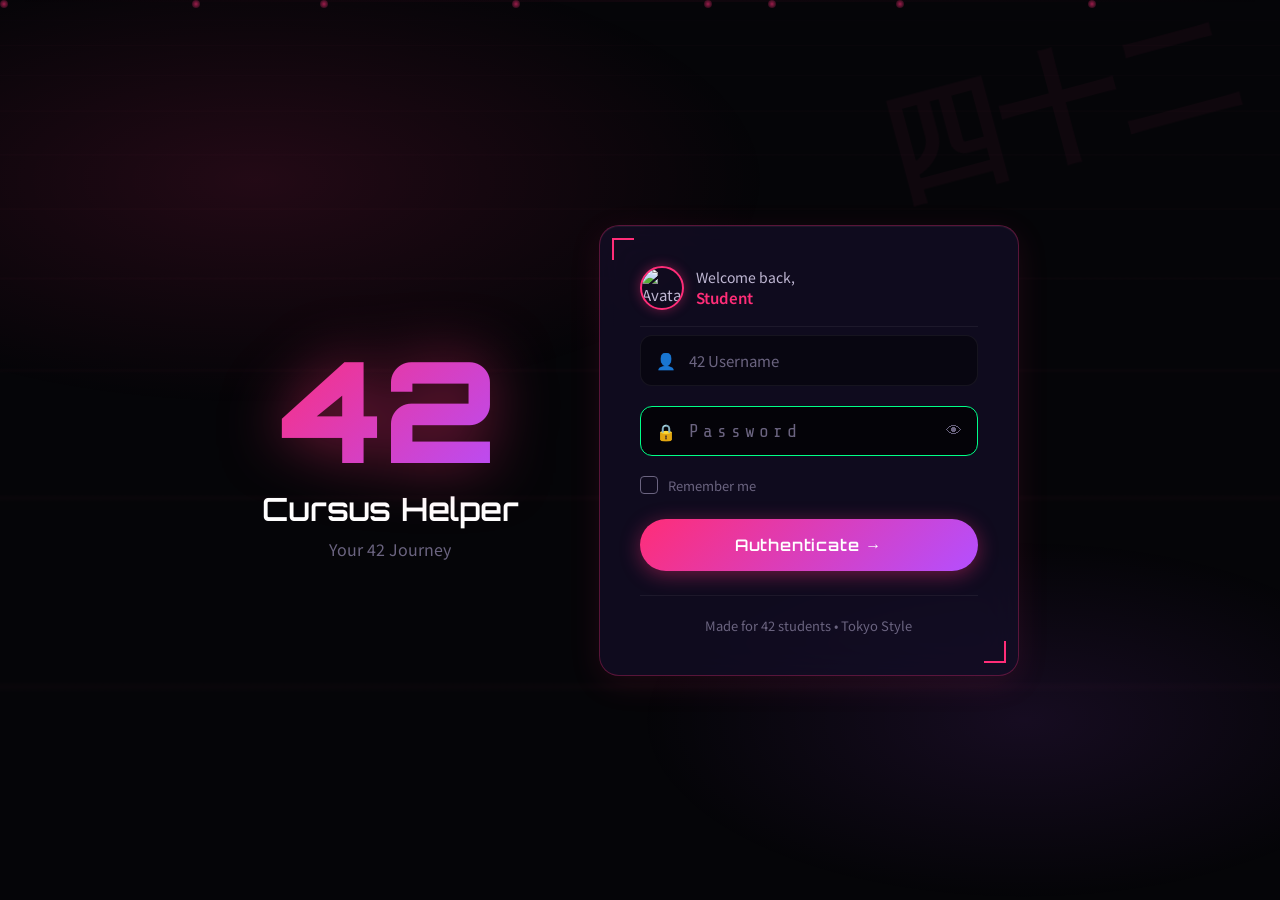
==== commit 097d2d5e: "edit" ====
--- a/up/42-helper/index.html
+++ b/up/42-helper/index.html
@@ -6,425 +6,68 @@
   <title>42 Cursus Helper - Login</title>
   <link rel="stylesheet" href="css/style.css">
   <link rel="stylesheet" href="css/components.css">
-  <style>
-    :root {
-      --accent: #00babc;
-      --accent-glow: #00d4d6;
-    }
-    
-    * { margin: 0; padding: 0; box-sizing: border-box; }
-    
-    body {
-      min-height: 100vh;
-      background: #0a0a0a;
-      font-family: 'Segoe UI', sans-serif;
-      overflow: hidden;
-    }
-    
-    /* Animated background */
-    .bg-animation {
-      position: fixed;
-      top: 0;
-      left: 0;
-      width: 100%;
-      height: 100%;
-      z-index: 0;
-      overflow: hidden;
-    }
-    
-    .bg-animation::before {
-      content: '';
-      position: absolute;
-      top: 0;
-      left: 0;
-      width: 100%;
-      height: 100%;
-      background: 
-        radial-gradient(ellipse at 20% 20%, rgba(0, 186, 188, 0.15) 0%, transparent 50%),
-        radial-gradient(ellipse at 80% 80%, rgba(0, 255, 136, 0.08) 0%, transparent 50%);
-      animation: bgPulse 8s ease-in-out infinite;
-    }
-    
-    @keyframes bgPulse {
-      0%, 100% { opacity: 1; }
-      50% { opacity: 0.7; }
-    }
-    
-    /* Matrix rain effect */
-    .matrix-rain {
-      position: absolute;
-      top: 0;
-      left: 0;
-      width: 100%;
-      height: 100%;
-      overflow: hidden;
-      opacity: 0.1;
-    }
-    
-    .matrix-column {
-      position: absolute;
-      top: -100%;
-      font-family: 'Courier New', monospace;
-      font-size: 14px;
-      color: #00babc;
-      writing-mode: vertical-rl;
-      animation: matrixFall 15s linear infinite;
-      text-shadow: 0 0 10px #00babc;
-    }
-    
-    @keyframes matrixFall {
-      0% { transform: translateY(-100%); }
-      100% { transform: translateY(200%); }
-    }
-    
-    /* Scanlines */
-    .scanlines {
-      position: fixed;
-      top: 0;
-      left: 0;
-      width: 100%;
-      height: 100%;
-      background: repeating-linear-gradient(
-        0deg,
-        transparent,
-        transparent 2px,
-        rgba(0, 0, 0, 0.1) 2px,
-        rgba(0, 0, 0, 0.1) 4px
-      );
-      pointer-events: none;
-      z-index: 1000;
-      opacity: 0.3;
-    }
-    
-    /* Login container */
-    .login-container {
-      min-height: 100vh;
-      display: flex;
-      align-items: center;
-      justify-content: center;
-      position: relative;
-      z-index: 1;
-      padding: 20px;
-    }
-    
-    .login-card {
-      background: rgba(26, 26, 46, 0.7);
-      backdrop-filter: blur(20px);
-      border: 1px solid rgba(0, 186, 188, 0.3);
-      border-radius: 24px;
-      padding: 50px 40px;
-      width: 100%;
-      max-width: 420px;
-      box-shadow: 
-        0 0 40px rgba(0, 186, 188, 0.2),
-        inset 0 0 60px rgba(0, 186, 188, 0.05);
-      animation: cardAppear 0.6s ease-out;
-    }
-    
-    @keyframes cardAppear {
-      from {
-        opacity: 0;
-        transform: translateY(30px) scale(0.95);
-      }
-      to {
-        opacity: 1;
-        transform: translateY(0) scale(1);
-      }
-    }
-    
-    .login-avatar {
-      width: 100px;
-      height: 100px;
-      border-radius: 50%;
-      border: 3px solid #00babc;
-      box-shadow: 0 0 30px rgba(0, 186, 188, 0.5);
-      margin: 0 auto 30px;
-      display: block;
-      animation: avatarPulse 2s ease-in-out infinite;
-    }
-    
-    @keyframes avatarPulse {
-      0%, 100% { box-shadow: 0 0 30px rgba(0, 186, 188, 0.5); }
-      50% { box-shadow: 0 0 50px rgba(0, 186, 188, 0.8); }
-    }
-    
-    .login-logo {
-      text-align: center;
-      font-size: 48px;
-      font-weight: bold;
-      color: #00babc;
-      text-shadow: 0 0 20px #00babc, 0 0 40px #00babc;
-      margin-bottom: 10px;
-      animation: logoGlow 2s ease-in-out infinite alternate;
-    }
-    
-    @keyframes logoGlow {
-      from { text-shadow: 0 0 20px #00babc, 0 0 40px #00babc; }
-      to { text-shadow: 0 0 30px #00babc, 0 0 60px #00babc, 0 0 80px #00babc; }
-    }
-    
-    .login-title {
-      text-align: center;
-      font-size: 28px;
-      color: #fff;
-      margin-bottom: 8px;
-      font-weight: 600;
-    }
-    
-    .login-subtitle {
-      text-align: center;
-      color: #a0a0a0;
-      font-size: 14px;
-      margin-bottom: 30px;
-    }
-    
-    .form-group {
-      margin-bottom: 20px;
-      position: relative;
-    }
-    
-    .form-label {
-      display: block;
-      font-size: 12px;
-      color: #a0a0a0;
-      text-transform: uppercase;
-      letter-spacing: 1px;
-      margin-bottom: 8px;
-    }
-    
-    .form-input {
-      width: 100%;
-      padding: 16px 20px;
-      background: rgba(10, 10, 10, 0.6);
-      border: 1px solid rgba(0, 186, 188, 0.3);
-      border-radius: 12px;
-      color: #fff;
-      font-size: 15px;
-      outline: none;
-      transition: all 0.3s ease;
-    }
-    
-    .form-input:focus {
-      border-color: #00babc;
-      box-shadow: 0 0 20px rgba(0, 186, 188, 0.3);
-    }
-    
-    .form-input::placeholder {
-      color: #666;
-    }
-    
-    .password-wrapper {
-      position: relative;
-    }
-    
-    .password-toggle {
-      position: absolute;
-      right: 16px;
-      top: 50%;
-      transform: translateY(-50%);
-      background: none;
-      border: none;
-      color: #a0a0a0;
-      cursor: pointer;
-      font-size: 18px;
-      padding: 4px;
-      transition: color 0.3s;
-    }
-    
-    .password-toggle:hover {
-      color: #00babc;
-    }
-    
-    .remember-row {
-      display: flex;
-      align-items: center;
-      justify-content: space-between;
-      margin-bottom: 25px;
-    }
-    
-    .remember-me {
-      display: flex;
-      align-items: center;
-      gap: 10px;
-      cursor: pointer;
-    }
-    
-    .remember-me input {
-      display: none;
-    }
-    
-    .remember-checkbox {
-      width: 20px;
-      height: 20px;
-      border: 2px solid rgba(0, 186, 188, 0.5);
-      border-radius: 6px;
-      display: flex;
-      align-items: center;
-      justify-content: center;
-      transition: all 0.3s;
-    }
-    
-    .remember-me input:checked + .remember-checkbox {
-      background: #00babc;
-      border-color: #00babc;
-    }
-    
-    .remember-checkbox::after {
-      content: '✓';
-      color: #0a0a0a;
-      font-size: 12px;
-      font-weight: bold;
-      opacity: 0;
-      transition: opacity 0.3s;
-    }
-    
-    .remember-me input:checked + .remember-checkbox::after {
-      opacity: 1;
-    }
-    
-    .remember-me span {
-      color: #a0a0a0;
-      font-size: 14px;
-    }
-    
-    .login-btn {
-      width: 100%;
-      padding: 16px;
-      background: linear-gradient(135deg, #00babc, #00d4d6);
-      border: none;
-      border-radius: 12px;
-      color: #0a0a0a;
-      font-size: 16px;
-      font-weight: bold;
-      cursor: pointer;
-      transition: all 0.3s ease;
-      position: relative;
-      overflow: hidden;
-    }
-    
-    .login-btn::before {
-      content: '';
-      position: absolute;
-      top: 0;
-      left: -100%;
-      width: 100%;
-      height: 100%;
-      background: linear-gradient(90deg, transparent, rgba(255,255,255,0.3), transparent);
-      transition: left 0.5s;
-    }
-    
-    .login-btn:hover::before {
-      left: 100%;
-    }
-    
-    .login-btn:hover {
-      transform: translateY(-2px);
-      box-shadow: 0 10px 30px rgba(0, 186, 188, 0.4);
-    }
-    
-    .login-btn:disabled {
-      opacity: 0.6;
-      cursor: not-allowed;
-      transform: none;
-    }
-    
-    .login-btn:disabled:hover::before {
-      left: -100%;
-    }
-    
-    .login-error {
-      color: #ff4444;
-      font-size: 13px;
-      margin-top: 15px;
-      text-align: center;
-      padding: 10px;
-      background: rgba(255, 68, 68, 0.1);
-      border-radius: 8px;
-      border: 1px solid rgba(255, 68, 68, 0.3);
-      display: none;
-    }
-    
-    .login-error.show {
-      display: block;
-      animation: shake 0.5s ease;
-    }
-    
-    @keyframes shake {
-      0%, 100% { transform: translateX(0); }
-      25% { transform: translateX(-5px); }
-      75% { transform: translateX(5px); }
-    }
-    
-    .login-footer {
-      text-align: center;
-      margin-top: 30px;
-      color: #666;
-      font-size: 13px;
-    }
-    
-    .login-footer span {
-      color: #00babc;
-    }
-    
-    .spinner {
-      display: inline-block;
-      width: 18px;
-      height: 18px;
-      border: 2px solid transparent;
-      border-top-color: #0a0a0a;
-      border-radius: 50%;
-      animation: spin 0.8s linear infinite;
-      margin-right: 8px;
-      vertical-align: middle;
-    }
-    
-    @keyframes spin {
-      to { transform: rotate(360deg); }
-    }
-  </style>
 </head>
 <body>
-  <div class="bg-animation">
-    <div class="matrix-rain" id="matrixRain"></div>
-  </div>
-  <div class="scanlines"></div>
+  <div class="scanline"></div>
+  
+  <div class="sakura-petal"></div>
+  <div class="sakura-petal"></div>
+  <div class="sakura-petal"></div>
+  <div class="sakura-petal"></div>
+  <div class="sakura-petal"></div>
+  <div class="sakura-petal"></div>
+  <div class="sakura-petal"></div>
+  <div class="sakura-petal"></div>
 
-  <div class="login-container">
-    <div class="login-card">
-      <img src="https://avatars.githubusercontent.com/u/185643713?v=4" alt="42" class="login-avatar">
-      <div class="login-logo">42</div>
-      <h1 class="login-title">Cursus Helper</h1>
-      <p class="login-subtitle">Your personal assistant for 42 journey</p>
-      
-      <form id="loginForm">
-        <div class="form-group">
-          <label class="form-label">Login (42 username)</label>
-          <input type="text" id="loginInput" class="form-input" placeholder="Enter your 42 login" required>
+  <div class="watermark" style="top: 30px; right: 40px; transform: rotate(-15deg);">四十二</div>
+
+  <div class="login-page">
+    <div class="login-hero">
+      <div class="big-42">42</div>
+      <div class="subtitle-main">Cursus Helper</div>
+      <div class="subtitle-jp">Your 42 Journey</div>
+    </div>
+
+    <div class="login-form-side">
+      <div class="glass-card login-card">
+        <div class="header-row">
+          <img src="https://avatars.githubusercontent.com/u/185643713?v=4" alt="Avatar" class="avatar-img">
+          <div>
+            <div class="welcome-text">Welcome back,</div>
+            <div class="username" id="displayUsername">Student</div>
+          </div>
         </div>
-        
-        <div class="form-group">
-          <label class="form-label">Password</label>
-          <div class="password-wrapper">
-            <input type="password" id="passwordInput" class="form-input" placeholder="Enter your password" required>
+
+        <form id="loginForm">
+          <div class="form-group">
+            <span class="input-icon">👤</span>
+            <input type="text" id="loginInput" class="form-input" placeholder="42 Username" required>
+          </div>
+
+          <div class="form-group">
+            <span class="input-icon">🔒</span>
+            <input type="password" id="passwordInput" class="form-input password-field" placeholder="Password" required>
             <button type="button" class="password-toggle" onclick="togglePassword()">👁</button>
           </div>
+
+          <div class="remember-row">
+            <label class="remember-me">
+              <input type="checkbox" id="rememberMe">
+              <div class="remember-checkbox"></div>
+              <span>Remember me</span>
+            </label>
+          </div>
+
+          <button type="submit" class="btn-primary login-btn" id="loginBtn">
+            Authenticate →
+          </button>
+
+          <div class="login-error" id="loginError"></div>
+        </form>
+
+        <div class="login-footer">
+          Made for 42 students • Tokyo Style
         </div>
-        
-        <div class="remember-row">
-          <label class="remember-me">
-            <input type="checkbox" id="rememberMe">
-            <div class="remember-checkbox"></div>
-            <span>Remember me</span>
-          </label>
-        </div>
-        
-        <button type="submit" class="login-btn" id="loginBtn">Get Started</button>
-        
-        <div class="login-error" id="loginError"></div>
-      </form>
-      
-      <div class="login-footer">
-        Made for <span>42 students</span> • nodoulah
       </div>
     </div>
   </div>
@@ -433,73 +76,61 @@
   <script src="js/storage.js"></script>
   <script src="js/utils.js"></script>
   <script>
-    // Matrix rain effect
-    function createMatrixRain() {
-      const container = document.getElementById('matrixRain');
-      const columns = Math.floor(window.innerWidth / 20);
-      const chars = '01アイウエオカキクケコサシスセソタチツテトナニヌネノハヒフヘホマミムメモヤユヨラリルレロワヲン';
-      
-      for (let i = 0; i < columns; i++) {
-        const column = document.createElement('div');
-        column.className = 'matrix-column';
-        column.style.left = (i * 20) + 'px';
-        column.style.animationDelay = (Math.random() * 10) + 's';
-        column.style.animationDuration = (10 + Math.random() * 10) + 's';
-        
-        let text = '';
-        for (let j = 0; j < 20; j++) {
-          text += chars[Math.floor(Math.random() * chars.length)] + '\n';
-        }
-        column.textContent = text;
-        container.appendChild(column);
+    function togglePassword() {
+      const input = document.getElementById('passwordInput');
+      const btn = document.querySelector('.password-toggle');
+      if (input.type === 'password') {
+        input.type = 'text';
+        btn.textContent = '🔒';
+      } else {
+        input.type = 'password';
+        btn.textContent = '👁';
       }
     }
-    
-    createMatrixRain();
-    
-    // Toggle password visibility
-    function togglePassword() {
-      const passwordInput = document.getElementById('passwordInput');
-      const toggleBtn = document.querySelector('.password-toggle');
-      if (passwordInput.type === 'password') {
-        passwordInput.type = 'text';
-        toggleBtn.textContent = '🔒';
-      } else {
-        passwordInput.type = 'password';
-        toggleBtn.textContent = '👁';
+
+    // Password typing effect
+    const passwordInput = document.getElementById('passwordInput');
+    passwordInput.addEventListener('input', function() {
+      if (this.value.length > 0) {
+        this.classList.add('typing');
+        setTimeout(() => this.classList.remove('typing'), 500);
       }
+    });
+
+    // If not logged in, redirect to landing page
+    if (!getUser()) {
+      window.location.href = 'landing.html';
+      return;
     }
-    
-    // Check for existing user
-    const existingUser = getUser();
-    if (existingUser) {
-      window.location.href = 'dashboard.html';
-    }
-    
-    // Login validation
+
     const VALID_USER = 'nodoulah';
     const VALID_PASS = 'Pop#2006husa';
-    
+
     const loginForm = document.getElementById('loginForm');
     const loginBtn = document.getElementById('loginBtn');
     const loginError = document.getElementById('loginError');
-    
+
+    const loginInput = document.getElementById('loginInput');
+    loginInput.addEventListener('input', function() {
+      document.getElementById('displayUsername').textContent = this.value.trim() || 'Student';
+    });
+
     loginForm.addEventListener('submit', function(e) {
       e.preventDefault();
-      
+
       const login = document.getElementById('loginInput').value.trim();
       const password = document.getElementById('passwordInput').value;
-      
+
       if (login !== VALID_USER || password !== VALID_PASS) {
-        loginError.textContent = '✗ Invalid username or password';
+        loginError.textContent = '✗ Invalid credentials';
         loginError.classList.add('show');
         return;
       }
-      
+
       loginError.classList.remove('show');
       loginBtn.disabled = true;
-      loginBtn.innerHTML = '<span class="spinner"></span>Loading...';
-      
+      loginBtn.innerHTML = '<span class="spinner-btn"></span>Authenticating...';
+
       setTimeout(() => {
         const userData = {
           login: login,
@@ -510,12 +141,12 @@
           skills: [],
           loginDate: Date.now()
         };
-        
+
         if (saveUser(userData)) {
           window.location.href = 'dashboard.html';
         } else {
           loginBtn.disabled = false;
-          loginBtn.textContent = 'Get Started';
+          loginBtn.textContent = 'Authenticate →';
           loginError.textContent = '✗ Failed to save data';
           loginError.classList.add('show');
         }
@@ -523,4 +154,4 @@
     });
   </script>
 </body>
-</html>
+</html>
--- a/up/42-helper/css/style.css
+++ b/up/42-helper/css/style.css
@@ -1,20 +1,19 @@
+@import url('https://fonts.googleapis.com/css2?family=Orbitron:wght@400;500;600;700;800;900&family=Noto+Sans+JP:wght@300;400;500;700&family=Share+Tech+Mono&display=swap');
+
 :root {
-  --bg-primary: #0a0a0a;
-  --bg-secondary: #1a1a2e;
-  --bg-card: #16213e;
-  --bg-sidebar: #0f3460;
-  --accent: #00babc;
-  --accent-hover: #00d4d6;
-  --text: #ffffff;
-  --text-secondary: #a0a0a0;
-  --success: #00ff88;
-  --warning: #ffaa00;
-  --danger: #ff4444;
-  --info: #4488ff;
-  --border: rgba(0, 186, 188, 0.2);
-  --shadow: 0 4px 20px rgba(0, 0, 0, 0.3);
-  --radius: 12px;
-  --transition: all 0.3s ease;
+  --bg-void: #050508;
+  --bg-deep: #0d0b1a;
+  --bg-card: #13102a;
+  --bg-glass: rgba(20,15,40,0.7);
+  --neon-pink: #ff2d78;
+  --neon-purple: #b44fff;
+  --neon-blue: #00f0ff;
+  --neon-yellow: #ffe600;
+  --text-primary: #ffffff;
+  --text-secondary: #c0b8d4;
+  --text-muted: #6b6480;
+  --border-glow: rgba(255,45,120,0.3);
+  --border-subtle: rgba(255,255,255,0.06);
 }
 
 * {
@@ -23,11 +22,17 @@
   box-sizing: border-box;
 }
 
+html {
+  scroll-behavior: smooth;
+}
+
 body {
-  background: var(--bg-primary);
-  color: var(--text);
-  font-family: 'Segoe UI', sans-serif;
+  font-family: 'Noto Sans JP', sans-serif;
+  font-size: 15px;
+  background: var(--bg-void);
+  color: var(--text-secondary);
   min-height: 100vh;
+  position: relative;
   overflow-x: hidden;
 }
 
@@ -39,1051 +44,342 @@
   width: 100%;
   height: 100%;
   background: 
-    radial-gradient(ellipse at top, rgba(0, 186, 188, 0.1) 0%, transparent 50%),
-    radial-gradient(ellipse at bottom, rgba(0, 255, 136, 0.05) 0%, transparent 50%);
-  pointer-events: none;
-  z-index: -1;
-}
-
-.sidebar {
-  position: fixed;
-  left: 0;
-  top: 0;
-  width: 250px;
-  height: 100vh;
-  background: linear-gradient(180deg, #0f3460 0%, #0a1628 100%);
-  display: flex;
-  flex-direction: column;
-  padding: 20px;
-  border-right: 1px solid var(--border);
-  z-index: 100;
-  box-shadow: 4px 0 30px rgba(0, 186, 188, 0.1);
-}
-
-.sidebar::before {
+    radial-gradient(ellipse 80% 50% at 20% 20%, rgba(255,45,120,0.12) 0%, transparent 50%),
+    radial-gradient(ellipse 60% 40% at 80% 80%, rgba(180,79,255,0.1) 0%, transparent 50%);
+  pointer-events: none;
+  z-index: -2;
+}
+
+body::after {
   content: '';
-  position: absolute;
+  position: fixed;
   top: 0;
   left: 0;
   width: 100%;
-  height: 100%;
-  background: linear-gradient(180deg, transparent 0%, rgba(0, 186, 188, 0.05) 100%);
-  pointer-events: none;
-}
-
-.sidebar .logo {
-  font-size: 24px;
-  font-weight: bold;
-  color: var(--accent);
-  margin-bottom: 40px;
-  text-align: center;
-  text-shadow: 0 0 10px var(--accent), 0 0 20px var(--accent);
-  animation: logoGlow 2s ease-in-out infinite alternate;
-  position: relative;
-  z-index: 1;
-}
-
-.sidebar .logo span {
-  color: var(--text);
-  text-shadow: none;
-}
-
-@keyframes logoGlow {
-  from { text-shadow: 0 0 10px var(--accent), 0 0 20px var(--accent); }
-  to { text-shadow: 0 0 20px var(--accent), 0 0 40px var(--accent), 0 0 60px var(--accent); }
-}
-
-.nav-link {
-  display: flex;
-  align-items: center;
-  gap: 12px;
-  padding: 12px 16px;
-  border-radius: var(--radius);
-  color: var(--text);
-  text-decoration: none;
-  margin-bottom: 8px;
-  transition: var(--transition);
-  position: relative;
-  overflow: hidden;
-}
-
-.nav-link::before {
-  content: '';
-  position: absolute;
-  top: 0;
-  left: -100%;
-  width: 100%;
-  height: 100%;
-  background: linear-gradient(90deg, transparent, rgba(0, 186, 188, 0.2), transparent);
-  transition: left 0.5s ease;
-}
-
-.nav-link:hover::before {
-  left: 100%;
-}
-
-.nav-link:hover,
-.nav-link.active {
-  background: var(--accent);
-  color: #000;
-  box-shadow: 0 0 20px rgba(0, 186, 188, 0.5);
-}
-
-.nav-link.active {
-  animation: navPulse 2s ease-in-out infinite;
-}
-
-@keyframes navPulse {
-  0%, 100% { box-shadow: 0 0 20px rgba(0, 186, 188, 0.5); }
-  50% { box-shadow: 0 0 30px rgba(0, 186, 188, 0.8); }
-}
-
-.main-content {
-  margin-left: 250px;
-  padding: 30px;
-  min-height: 100vh;
-  position: relative;
-}
-
-.main-content::before {
-  content: '';
-  position: absolute;
+  height: 200%;
+  background: repeating-linear-gradient(
+    0deg,
+    transparent 0px,
+    transparent 40px,
+    rgba(255,45,120,0.03) 40px,
+    rgba(255,45,120,0.03) 41px
+  );
+  animation: gridPulse 4s ease-in-out infinite alternate;
+  pointer-events: none;
+  z-index: -1;
+  transform: perspective(500px) rotateX(60deg);
+  transform-origin: center top;
+  opacity: 0.5;
+}
+
+@keyframes gridPulse {
+  0% { opacity: 0.5; }
+  100% { opacity: 0.8; }
+}
+
+.scanline {
+  position: fixed;
   top: 0;
   left: 0;
   width: 100%;
-  height: 100%;
-  background: 
-    radial-gradient(circle at 20% 20%, rgba(0, 186, 188, 0.03) 0%, transparent 40%),
-    radial-gradient(circle at 80% 80%, rgba(0, 255, 136, 0.02) 0%, transparent 40%);
-  pointer-events: none;
-}
-
-.card {
-  background: linear-gradient(135deg, var(--bg-card) 0%, #1a2744 100%);
-  border-radius: var(--radius);
-  padding: 24px;
-  border: 1px solid var(--border);
-  box-shadow: var(--shadow);
-  transition: var(--transition);
-  position: relative;
-  overflow: hidden;
-}
-
-.card::before {
-  content: '';
-  position: absolute;
-  top: 0;
-  left: 0;
-  width: 100%;
-  height: 3px;
-  background: linear-gradient(90deg, var(--accent), var(--success), var(--accent));
-  opacity: 0;
-  transition: opacity 0.3s ease;
-}
-
-.card:hover::before {
-  opacity: 1;
-}
-
-.card:hover {
-  border-color: var(--accent);
-  transform: translateY(-4px);
-  box-shadow: 0 8px 30px rgba(0, 186, 188, 0.2);
-}
-
-.stats-grid {
-  display: grid;
-  grid-template-columns: repeat(4, 1fr);
-  gap: 20px;
-  margin-bottom: 30px;
-}
-
-.stats-grid-3 {
-  grid-template-columns: repeat(3, 1fr);
-}
-
-.stat-card {
-  background: linear-gradient(135deg, var(--bg-card) 0%, #1a2744 100%);
-  border-radius: var(--radius);
-  padding: 20px;
-  border: 1px solid var(--border);
-  text-align: center;
-  position: relative;
-  overflow: hidden;
-  transition: var(--transition);
-}
-
-.stat-card::after {
-  content: '';
-  position: absolute;
-  bottom: 0;
-  left: 0;
-  width: 100%;
-  height: 3px;
-  background: var(--accent);
-  transform: scaleX(0);
-  transition: transform 0.3s ease;
-}
-
-.stat-card:hover::after {
-  transform: scaleX(1);
-}
-
-.stat-card:hover {
-  border-color: var(--accent);
-  box-shadow: 0 0 20px rgba(0, 186, 188, 0.2);
-  transform: translateY(-2px);
-}
-
-.stat-value {
+  height: 2px;
+  background: linear-gradient(90deg, transparent, rgba(255,45,120,0.05), transparent);
+  animation: scanline 6s linear infinite;
+  pointer-events: none;
+  z-index: 9999;
+}
+
+@keyframes scanline {
+  0% { top: -2px; }
+  100% { top: 100%; }
+}
+
+.sakura-petal {
+  position: fixed;
+  width: 8px;
+  height: 8px;
+  background: radial-gradient(circle, rgba(255,45,120,0.6), transparent);
+  border-radius: 50%;
+  pointer-events: none;
+  z-index: -1;
+  animation: sakuraFall linear infinite;
+}
+
+.sakura-petal:nth-child(1) { left: 10%; animation-duration: 10s; animation-delay: 0s; }
+.sakura-petal:nth-child(2) { left: 25%; animation-duration: 12s; animation-delay: 2s; }
+.sakura-petal:nth-child(3) { left: 40%; animation-duration: 9s; animation-delay: 4s; }
+.sakura-petal:nth-child(4) { left: 55%; animation-duration: 11s; animation-delay: 1s; }
+.sakura-petal:nth-child(5) { left: 70%; animation-duration: 13s; animation-delay: 3s; }
+.sakura-petal:nth-child(6) { left: 85%; animation-duration: 10s; animation-delay: 5s; }
+.sakura-petal:nth-child(7) { left: 15%; animation-duration: 8s; animation-delay: 2s; }
+.sakura-petal:nth-child(8) { left: 60%; animation-duration: 12s; animation-delay: 6s; }
+
+@keyframes sakuraFall {
+  0% { top: -10px; transform: rotate(0deg) translateX(0); opacity: 0; }
+  10% { opacity: 0.8; }
+  90% { opacity: 0.4; }
+  100% { top: 110%; transform: rotate(360deg) translateX(30px); opacity: 0; }
+}
+
+.watermark {
+  position: fixed;
+  font-family: 'Orbitron', sans-serif;
+  font-size: 120px;
+  font-weight: 900;
+  color: rgba(255,45,120,0.04);
+  pointer-events: none;
+  z-index: 0;
+  user-select: none;
+}
+
+h1, h2, h3, h4, h5, h6 {
+  font-family: 'Orbitron', sans-serif;
+  font-weight: 700;
+  color: var(--text-primary);
+}
+
+h1 {
   font-size: 36px;
-  font-weight: bold;
-  color: var(--accent);
-  text-shadow: 0 0 10px var(--accent);
-  animation: valuePulse 2s ease-in-out infinite alternate;
-}
-
-@keyframes valuePulse {
-  from { text-shadow: 0 0 10px var(--accent); }
-  to { text-shadow: 0 0 20px var(--accent), 0 0 30px var(--accent); }
-}
-
-.stat-label {
-  color: var(--text-secondary);
+  text-shadow: 0 0 10px var(--neon-pink), 0 0 30px var(--neon-pink), 0 0 60px var(--neon-pink);
+}
+
+h2 {
+  font-size: 24px;
+  text-shadow: 0 0 10px var(--neon-pink), 0 0 20px var(--neon-pink);
+}
+
+code, .mono {
+  font-family: 'Share Tech Mono', monospace;
+  color: var(--neon-blue);
+}
+
+a {
+  color: var(--neon-pink);
+  text-decoration: none;
+  transition: all 0.2s ease;
+}
+
+a:hover {
+  text-shadow: 0 0 10px var(--neon-pink);
+}
+
+.glass-card {
+  background: var(--bg-glass);
+  backdrop-filter: blur(20px);
+  border: 1px solid var(--border-glow);
+  border-radius: 20px;
+  box-shadow: 0 8px 32px rgba(255,45,120,0.1), inset 0 1px 0 rgba(255,255,255,0.05);
+}
+
+.btn-primary {
+  background: linear-gradient(135deg, var(--neon-pink), var(--neon-purple));
+  color: white;
+  border: none;
+  border-radius: 50px;
+  padding: 14px 32px;
+  font-family: 'Orbitron', sans-serif;
   font-size: 14px;
-  margin-top: 8px;
-}
-
-.progress-container {
-  background: var(--bg-secondary);
+  font-weight: 600;
+  letter-spacing: 0.05em;
+  cursor: pointer;
+  transition: all 0.2s ease;
+  box-shadow: 0 4px 20px rgba(255,45,120,0.4);
+}
+
+.btn-primary:hover {
+  transform: scale(1.03);
+  box-shadow: 0 0 30px rgba(255,45,120,0.6), 0 0 60px rgba(255,45,120,0.3);
+}
+
+.btn-primary:active {
+  transform: scale(0.98);
+}
+
+.btn-primary:disabled {
+  opacity: 0.5;
+  cursor: not-allowed;
+  transform: none;
+}
+
+.btn-secondary {
+  background: transparent;
+  border: 1px solid var(--neon-pink);
+  color: var(--neon-pink);
   border-radius: 50px;
-  height: 10px;
-  overflow: hidden;
-  margin: 10px 0;
-  position: relative;
-}
-
-.progress-bar {
-  height: 100%;
-  background: linear-gradient(90deg, var(--accent), var(--success));
-  border-radius: 50px;
-  transition: width 1s ease;
-  position: relative;
-  box-shadow: 0 0 10px var(--accent);
-}
-
-.progress-bar::after {
-  content: '';
-  position: absolute;
-  top: 0;
-  left: 0;
-  width: 100%;
-  height: 100%;
-  background: linear-gradient(90deg, transparent, rgba(255, 255, 255, 0.3), transparent);
-  animation: progressShine 2s ease-in-out infinite;
-}
-
-@keyframes progressShine {
-  0% { transform: translateX(-100%); }
-  100% { transform: translateX(100%); }
-}
-
-.badge {
-  padding: 4px 12px;
-  border-radius: 50px;
-  font-size: 12px;
-  font-weight: bold;
-  position: relative;
-}
-
-.badge-success {
-  background: rgba(0, 255, 136, 0.2);
-  color: var(--success);
-  box-shadow: 0 0 10px rgba(0, 255, 136, 0.3);
-}
-
-.badge-warning {
-  background: rgba(255, 170, 0, 0.2);
-  color: var(--warning);
-  box-shadow: 0 0 10px rgba(255, 170, 0, 0.3);
-}
-
-.badge-danger {
-  background: rgba(255, 68, 68, 0.2);
-  color: var(--danger);
-  box-shadow: 0 0 10px rgba(255, 68, 68, 0.3);
-}
-
-.badge-info {
-  background: rgba(68, 136, 255, 0.2);
-  color: var(--info);
-  box-shadow: 0 0 10px rgba(68, 136, 255, 0.3);
-}
-
-.btn {
-  padding: 10px 20px;
-  border-radius: var(--radius);
-  border: none;
+  padding: 12px 28px;
+  font-family: 'Orbitron', sans-serif;
+  font-size: 13px;
+  font-weight: 500;
   cursor: pointer;
-  font-size: 14px;
-  font-weight: bold;
-  transition: var(--transition);
-  position: relative;
-  overflow: hidden;
-}
-
-.btn::before {
-  content: '';
-  position: absolute;
-  top: 0;
-  left: -100%;
-  width: 100%;
-  height: 100%;
-  background: linear-gradient(90deg, transparent, rgba(255, 255, 255, 0.2), transparent);
-  transition: left 0.5s ease;
-}
-
-.btn:hover::before {
-  left: 100%;
-}
-
-.btn-primary {
-  background: var(--accent);
-  color: #000;
-  box-shadow: 0 0 20px rgba(0, 186, 188, 0.4);
-}
-
-.btn-primary:hover {
-  background: var(--accent-hover);
-  transform: scale(1.05);
-  box-shadow: 0 0 30px rgba(0, 186, 188, 0.6);
-}
-
-.btn-outline {
-  background: transparent;
-  border: 1px solid var(--accent);
-  color: var(--accent);
-}
-
-.btn-outline:hover {
-  background: var(--accent);
-  color: #000;
-  box-shadow: 0 0 20px rgba(0, 186, 188, 0.5);
-}
-
-.btn-danger {
-  background: transparent;
-  border: 1px solid var(--danger);
-  color: var(--danger);
-}
-
-.btn-danger:hover {
-  background: var(--danger);
-  color: #fff;
-  box-shadow: 0 0 20px rgba(255, 68, 68, 0.5);
-}
-
-.form-group {
-  margin-bottom: 16px;
-}
-
-.form-label {
-  display: block;
-  margin-bottom: 8px;
-  color: var(--text-secondary);
-  font-size: 14px;
+  transition: all 0.2s ease;
+}
+
+.btn-secondary:hover {
+  background: rgba(255,45,120,0.15);
+  box-shadow: 0 0 15px rgba(255,45,120,0.3);
 }
 
 .form-input {
   width: 100%;
-  padding: 12px 16px;
-  background: var(--bg-secondary);
-  border: 1px solid var(--border);
-  border-radius: var(--radius);
-  color: var(--text);
-  font-size: 14px;
+  padding: 14px 18px;
+  background: rgba(0,0,0,0.4);
+  border: 1px solid var(--border-subtle);
+  border-radius: 12px;
+  color: var(--text-primary);
+  font-size: 15px;
+  font-family: 'Noto Sans JP', sans-serif;
   outline: none;
-  transition: var(--transition);
+  transition: all 0.3s ease;
 }
 
 .form-input:focus {
-  border-color: var(--accent);
-  box-shadow: 0 0 15px rgba(0, 186, 188, 0.3);
+  border-color: var(--neon-pink);
+  box-shadow: 0 0 15px rgba(255,45,120,0.3);
+}
+
+.password-field {
+  letter-spacing: 4px;
+  font-family: 'Share Tech Mono', monospace !important;
+  font-size: 18px !important;
+  color: #00ff88 !important;
+  text-shadow: 0 0 8px #00ff88 !important;
+  background: rgba(0,0,0,0.7) !important;
+  border: 1px solid #00ff88 !important;
+}
+
+.password-field:focus {
+  animation: matrixPulse 1s ease-in-out infinite;
+  border-color: #00ff88 !important;
+}
+
+@keyframes matrixPulse {
+  0%, 100% { 
+    box-shadow: 0 0 5px #00ff88, 0 0 10px #00ff88;
+    text-shadow: 0 0 8px #00ff88;
+  }
+  50% { 
+    box-shadow: 0 0 15px #00ff88, 0 0 25px #00ff88, 0 0 40px #00ff88;
+    text-shadow: 0 0 15px #00ff88;
+  }
+}
+
+.password-field::placeholder {
+  color: var(--text-muted) !important;
+  text-shadow: none !important;
 }
 
 .form-input::placeholder {
-  color: var(--text-secondary);
-}
-
-.form-select {
-  width: 100%;
-  padding: 12px 16px;
-  background: var(--bg-secondary);
-  border: 1px solid var(--border);
-  border-radius: var(--radius);
-  color: var(--text);
-  font-size: 14px;
-  outline: none;
-  cursor: pointer;
-  transition: var(--transition);
-}
-
-.form-select:focus {
-  border-color: var(--accent);
-  box-shadow: 0 0 15px rgba(0, 186, 188, 0.3);
-}
-
-.projects-grid {
-  display: grid;
-  grid-template-columns: repeat(auto-fill, minmax(280px, 1fr));
-  gap: 20px;
-}
-
-.project-card {
-  background: linear-gradient(135deg, var(--bg-card) 0%, #1a2744 100%);
-  border-radius: var(--radius);
-  padding: 20px;
-  border: 1px solid var(--border);
-  transition: var(--transition);
-  position: relative;
-  overflow: hidden;
-}
-
-.project-card::before {
-  content: '';
-  position: absolute;
-  top: 0;
-  left: 0;
-  width: 100%;
-  height: 3px;
-  background: linear-gradient(90deg, var(--accent), var(--success));
-  transform: scaleX(0);
-  transition: transform 0.3s ease;
-}
-
-.project-card:hover::before {
-  transform: scaleX(1);
-}
-
-.project-card:hover {
-  border-color: var(--accent);
-  transform: translateY(-4px);
-  box-shadow: 0 8px 30px rgba(0, 186, 188, 0.2);
-}
-
-.project-name {
-  font-size: 18px;
-  font-weight: bold;
-  margin-bottom: 12px;
-  color: var(--accent);
-  text-shadow: 0 0 5px var(--accent);
-}
-
-.project-mark {
-  font-size: 32px;
-  font-weight: bold;
-  text-align: center;
-  margin: 16px 0;
-  color: var(--success);
-  text-shadow: 0 0 10px var(--success);
-}
-
-.delete-btn {
-  position: absolute;
-  top: 10px;
-  right: 10px;
-  background: transparent;
-  border: none;
-  color: var(--danger);
-  cursor: pointer;
-  font-size: 18px;
-  opacity: 0.7;
-  transition: var(--transition);
-}
-
-.delete-btn:hover {
-  opacity: 1;
-  transform: scale(1.2);
-  text-shadow: 0 0 10px var(--danger);
-}
-
-.skill-item {
-  background: linear-gradient(135deg, var(--bg-card) 0%, #1a2744 100%);
-  border-radius: var(--radius);
-  padding: 16px 20px;
-  margin-bottom: 12px;
-  border: 1px solid var(--border);
-  display: flex;
-  align-items: center;
-  gap: 20px;
-  transition: var(--transition);
-  position: relative;
-  overflow: hidden;
-}
-
-.skill-item::before {
-  content: '';
-  position: absolute;
-  top: 0;
-  left: 0;
-  width: 3px;
-  height: 100%;
-  background: var(--accent);
-  transform: scaleY(0);
-  transition: transform 0.3s ease;
-}
-
-.skill-item:hover::before {
-  transform: scaleY(1);
-}
-
-.skill-item:hover {
-  border-color: var(--accent);
-  box-shadow: 0 0 20px rgba(0, 186, 188, 0.2);
-}
-
-.skill-name {
-  color: var(--text);
+  color: var(--text-muted);
+}
+
+.page-container {
+  animation: fadeSlideUp 0.6s ease;
+  padding: 40px 20px 120px;
+  max-width: 1200px;
+  margin: 0 auto;
+}
+
+.toast {
+  position: fixed;
+  top: 24px;
+  left: 50%;
+  transform: translateX(-50%);
+  background: var(--bg-glass);
+  backdrop-filter: blur(20px);
+  border: 1px solid var(--border-glow);
+  border-radius: 12px;
+  padding: 14px 24px;
+  color: var(--text-primary);
+  font-family: 'Orbitron', sans-serif;
+  font-size: 13px;
   font-weight: 500;
-  font-size: 16px;
-  min-width: 150px;
-}
-
-.skill-level {
-  color: var(--accent);
-  font-weight: bold;
-  font-size: 18px;
-  min-width: 60px;
-  text-align: right;
-  text-shadow: 0 0 5px var(--accent);
-}
-
-.chat-container {
-  display: flex;
-  flex-direction: column;
-  height: calc(100vh - 120px);
-  background: linear-gradient(180deg, var(--bg-card) 0%, #0f1a2e 100%);
-  border-radius: var(--radius);
-  border: 1px solid var(--border);
-  overflow: hidden;
-  box-shadow: 0 0 30px rgba(0, 186, 188, 0.1);
-}
-
-.chat-header {
-  padding: 16px 20px;
-  border-bottom: 1px solid var(--border);
-  display: flex;
-  justify-content: space-between;
-  align-items: center;
-  background: linear-gradient(180deg, rgba(0, 186, 188, 0.1) 0%, transparent 100%);
-}
-
-.chat-messages {
-  flex: 1;
-  overflow-y: auto;
-  padding: 20px;
-  display: flex;
-  flex-direction: column;
-  gap: 16px;
-}
-
-.chat-messages::-webkit-scrollbar {
-  width: 6px;
-}
-
-.chat-messages::-webkit-scrollbar-track {
-  background: var(--bg-secondary);
-}
-
-.chat-messages::-webkit-scrollbar-thumb {
-  background: var(--accent);
-  border-radius: 3px;
-}
-
-.message-wrapper {
-  display: flex;
-  flex-direction: column;
-  max-width: 85%;
-  animation: messageSlide 0.3s ease-out;
-}
-
-@keyframes messageSlide {
-  from { 
-    opacity: 0;
-    transform: translateY(20px);
-  }
-  to { 
-    opacity: 1;
-    transform: translateY(0);
-  }
-}
-
-.message-wrapper.user {
-  align-items: flex-end;
-  align-self: flex-end;
-}
-
-.message-wrapper.ai {
-  align-items: flex-start;
-  align-self: flex-start;
-  background: linear-gradient(135deg, var(--bg-card) 0%, rgba(15,52,96,0.5) 100%);
-  border-radius: 20px;
-  padding: 20px 24px;
-  margin-bottom: 16px;
-  border: 1px solid var(--border);
-  box-shadow: 0 4px 20px rgba(0,0,0,0.3);
-}
-
-.message-wrapper.ai:hover {
-  border-color: var(--accent);
-  transition: border-color 0.3s ease;
-}
-
-.message-bubble {
-  max-width: 80%;
-  padding: 16px 20px;
-  border-radius: 16px;
-  line-height: 1.7;
-  font-size: 15px;
-  white-space: pre-wrap;
-  word-wrap: break-word;
-}
-
-.message-bubble.user {
-  background: var(--accent);
-  color: #000;
-  border-radius: 16px 16px 4px 16px;
-  font-weight: 500;
-  padding: 14px 18px;
-  box-shadow: 0 0 15px rgba(0, 186, 188, 0.4);
-}
-
-.message-bubble.ai {
-  background: linear-gradient(135deg, var(--bg-secondary) 0%, var(--bg-card) 100%);
-  border: 1px solid var(--border);
-  border-radius: 16px 16px 16px 4px;
-  padding: 20px 24px;
-  line-height: 1.7;
-}
-
-.message-bubble.ai .msg-text {
-  line-height: 1.95;
-  font-family: 'Segoe UI', system-ui, -apple-system, sans-serif;
-  font-size: 18px;
-}
-
-.message-bubble.ai .msg-text p {
-  margin: 10px 0;
-  color: #e6edf3;
-}
-
-.message-bubble.ai h1,
-.message-bubble.ai h2,
-.message-bubble.ai h3 {
-  color: #ffffff;
-  margin: 24px 0 12px 0;
-  font-size: 17px;
-  font-weight: bold;
-  background: rgba(255, 255, 255, 0.05);
-  padding: 10px 14px;
-  border-radius: 6px;
-  border-left: 4px solid #00babc;
-  display: inline-block;
-}
-
-.message-bubble.ai h1:first-child,
-.message-bubble.ai h2:first-child,
-.message-bubble.ai h3:first-child {
-  margin-top: 0;
-}
-
-.message-bubble.ai ul {
-  margin: 12px 0;
-  padding-left: 20px;
-}
-
-.message-bubble.ai li {
-  margin: 8px 0;
-  padding-left: 16px;
-  color: #e6edf3;
-  position: relative;
-}
-
-.message-bubble.ai li::before {
-  content: '•';
-  color: #00babc;
-  position: absolute;
-  left: 4px;
-  font-size: 18px;
-}
-
-.message-bubble.ai strong {
-  color: #fbbf24;
-  font-weight: 600;
-  background: rgba(251, 191, 36, 0.15);
-  padding: 2px 6px;
-  border-radius: 4px;
-}
-
-.message-bubble.ai em {
-  color: #fbbf24;
-}
-
-.message-bubble.ai code,
-.message-bubble.ai pre,
-.message-bubble.ai .terminal {
-  background: #0d1117;
-  padding: 16px 20px;
-  border-radius: 10px;
-  font-family: 'Consolas', 'Monaco', 'Courier New', monospace;
-  color: #39ff14;
-  line-height: 1.8;
-  font-size: 16px;
-  display: block;
-  margin: 14px 0;
-  overflow-x: auto;
-  box-shadow: 0 4px 12px rgba(0, 0, 0, 0.4);
-  border: 1px solid #30363d;
-}
-
-/* Terminal style */
-.terminal {
-  padding: 0;
-  background: #1a1a2e;
-  border-radius: 10px 10px 0 0;
-  overflow: hidden;
-}
-
-.terminal-header {
-  background: #2d333b;
-  padding: 8px 12px;
-  display: flex;
-  align-items: center;
-  gap: 6px;
-  border-bottom: 1px solid #30363d;
-}
-
-.terminal-dot {
-  width: 12px;
-  height: 12px;
-  border-radius: 50%;
-}
-
-.terminal-dot:nth-child(1) { background: #ff5f56; }
-.terminal-dot:nth-child(2) { background: #ffbd2e; }
-.terminal-dot:nth-child(3) { background: #27c93f; }
-
-.terminal-title {
-  color: #8b949e;
-  font-size: 12px;
-  margin-left: 8px;
-}
-
-.terminal pre {
-  margin: 0;
-  padding: 16px;
-  border-radius: 0 0 10px 10px;
-}
-
-.inline-code {
-  background: #1a1a2e;
-  padding: 3px 8px;
-  border-radius: 4px;
-  color: #00d4d6;
-}
-
-.message-bubble code {
-  background: rgba(0,0,0,0.5);
-  padding: 3px 8px;
-  border-radius: 4px;
-  font-family: 'Courier New', monospace;
-  font-size: 13px;
-  color: #00ff88;
-  white-space: pre-wrap;
-}
-
-.message-bubble pre {
-  background: #0d0d0d;
-  padding: 16px;
-  border-radius: 10px;
-  overflow-x: auto;
-  margin: 14px 0;
-  border: 1px solid var(--accent);
-  border-left: 4px solid var(--accent);
-  font-family: 'Courier New', monospace;
-  font-size: 13px;
-  line-height: 1.5;
-  color: #00ff88;
-  box-shadow: 0 0 10px rgba(0, 255, 136, 0.2);
-}
-
-.message-bubble pre code {
-  background: transparent;
-  padding: 0;
-  border: none;
-  color: #00ff88;
-}
-
-.message-time {
-  font-size: 11px;
-  color: var(--text-secondary);
-  margin-top: 4px;
-  padding: 0 4px;
-}
-
-.thinking {
-  display: flex;
-  gap: 8px;
-  padding: 16px 20px;
-  background: var(--bg-card);
-  border-radius: 16px 16px 16px 4px;
-  border: 1px solid var(--border);
-  align-self: flex-start;
-  width: fit-content;
-  box-shadow: 0 4px 15px rgba(0,0,0,0.2);
-  animation: thinkingPulse 1.5s ease-in-out infinite;
-}
-
-@keyframes thinkingPulse {
-  0%, 100% { box-shadow: 0 4px 15px rgba(0,0,0,0.2), 0 0 10px rgba(0, 186, 188, 0.2); }
-  50% { box-shadow: 0 4px 15px rgba(0,0,0,0.2), 0 0 20px rgba(0, 186, 188, 0.4); }
-}
-
-.thinking span {
-  width: 10px;
-  height: 10px;
-  background: var(--accent);
-  border-radius: 50%;
-  animation: bounce 1.2s infinite;
-}
-
-.thinking span:nth-child(2) { animation-delay: 0.2s; }
-.thinking span:nth-child(3) { animation-delay: 0.4s; }
-
-@keyframes bounce {
-  0%, 100% { transform: translateY(0); opacity: 0.4; box-shadow: 0 0 5px var(--accent); }
-  50% { transform: translateY(-10px); opacity: 1; box-shadow: 0 0 15px var(--accent); }
-}
-
-.quick-questions {
-  display: flex;
-  flex-wrap: wrap;
-  gap: 8px;
-  padding: 12px 20px;
-  border-top: 1px solid var(--border);
-  background: linear-gradient(180deg, transparent 0%, rgba(0, 186, 188, 0.05) 100%);
-}
-
-.quick-btn {
-  padding: 8px 16px;
-  background: rgba(0, 186, 188, 0.1);
-  border: 1px solid var(--accent);
-  color: var(--accent);
-  border-radius: 50px;
-  cursor: pointer;
-  font-size: 13px;
-  transition: var(--transition);
-  white-space: nowrap;
-  font-weight: 500;
-}
-
-.quick-btn:hover {
-  background: var(--accent);
-  color: #000;
-  transform: translateY(-2px);
-  box-shadow: 0 4px 15px rgba(0, 186, 188, 0.3);
-}
-
-.quick-btn:active {
-  transform: translateY(0);
-}
-
-.chat-input-area {
-  display: flex;
-  gap: 12px;
-  padding: 16px 20px;
-  background: rgba(0, 0, 0, 0.3);
-  border-top: 1px solid var(--border);
-  position: relative;
-  z-index: 100;
-}
-
-.chat-input {
-  flex: 1;
-  background: var(--bg-secondary);
-  border: 1px solid var(--border);
-  border-radius: var(--radius);
-  padding: 12px 16px;
-  color: var(--text);
-  font-size: 14px;
-  outline: none;
-  transition: var(--transition);
-  resize: none;
-  pointer-events: auto;
-  z-index: 10;
-  position: relative;
-}
-
-.chat-input:focus {
-  border-color: var(--accent);
-  box-shadow: 0 0 15px rgba(0, 186, 188, 0.3);
+  z-index: 9999;
+  animation: toastSlide 0.4s cubic-bezier(0.68, -0.55, 0.265, 1.55);
+  box-shadow: 0 0 20px rgba(255,45,120,0.2);
+}
+
+.toast::before {
+  content: '◆ ';
+  color: var(--neon-pink);
+}
+
+.toast-error {
+  border-color: rgba(239, 68, 68, 0.5);
+}
+
+.toast-error::before {
+  color: #ef4444;
+}
+
+.toast-success {
+  border-color: rgba(6, 214, 160, 0.5);
+}
+
+.toast-success::before {
+  color: #06d6a0;
+}
+
+@keyframes toastSlide {
+  0% { transform: translateX(-50%) translateY(-100px); opacity: 0; }
+  100% { transform: translateX(-50%) translateY(0); opacity: 1; }
+}
+
+@keyframes fadeSlideUp {
+  0% { opacity: 0; transform: translateY(40px); }
+  100% { opacity: 1; transform: translateY(0); }
+}
+
+@keyframes tokyoDrift {
+  0%, 100% { transform: translateY(0); }
+  50% { transform: translateY(-6px); }
+}
+
+@keyframes neonFlicker {
+  0%, 100% { opacity: 1; }
+  92% { opacity: 1; }
+  93% { opacity: 0.5; }
+  94% { opacity: 1; }
+  96% { opacity: 0.7; }
+  97% { opacity: 1; }
 }
 
 .spinner {
   width: 40px;
   height: 40px;
-  border: 3px solid var(--border);
-  border-top: 3px solid var(--accent);
+  border: 3px solid rgba(255,45,120,0.2);
+  border-top-color: var(--neon-pink);
   border-radius: 50%;
   animation: spin 1s linear infinite;
-  margin: 20px auto;
 }
 
 @keyframes spin {
   to { transform: rotate(360deg); }
 }
 
-.toast {
-  position: fixed;
-  bottom: 20px;
-  right: 20px;
-  padding: 16px 24px;
-  border-radius: var(--radius);
-  color: white;
-  font-weight: bold;
-  z-index: 9999;
-  animation: slideIn 0.3s ease, toastGlow 2s ease-in-out infinite;
-}
-
-@keyframes toastGlow {
-  0%, 100% { box-shadow: 0 0 10px currentColor; }
-  50% { box-shadow: 0 0 20px currentColor, 0 0 30px currentColor; }
-}
-
-.toast-error { 
-  background: var(--danger); 
-  box-shadow: 0 0 20px var(--danger);
-}
-
-.toast-success { 
-  background: var(--success); 
-  color: #000;
-  box-shadow: 0 0 20px var(--success);
-}
-
-@keyframes slideIn {
-  from { transform: translateX(100px); opacity: 0; }
-  to { transform: translateX(0); opacity: 1; }
-}
-
-.filter-group {
-  display: flex;
-  gap: 10px;
-  margin-bottom: 20px;
-  flex-wrap: wrap;
-}
-
-.filter-btn {
-  padding: 8px 16px;
-  border-radius: 50px;
-  border: 1px solid var(--border);
+::-webkit-scrollbar {
+  width: 4px;
+}
+
+::-webkit-scrollbar-track {
   background: transparent;
-  color: var(--text-secondary);
-  cursor: pointer;
-  transition: var(--transition);
-  font-size: 13px;
-}
-
-.filter-btn:hover,
-.filter-btn.active {
-  border-color: var(--accent);
-  color: var(--accent);
-  background: rgba(0,186,188,0.1);
-  box-shadow: 0 0 15px rgba(0, 186, 188, 0.3);
-}
-
-.empty-state {
-  text-align: center;
-  padding: 60px 20px;
-  color: var(--text-secondary);
-}
-
-.empty-state .empty-icon {
-  font-size: 60px;
-  margin-bottom: 16px;
-  animation: iconPulse 2s ease-in-out infinite;
-}
-
-@keyframes iconPulse {
-  0%, 100% { transform: scale(1); opacity: 0.7; }
-  50% { transform: scale(1.1); opacity: 1; }
-}
-
-.empty-state p {
-  font-size: 16px;
-}
-
-.page-title {
-  position: relative;
-  display: inline-block;
-}
-
-.page-title::after {
-  content: '';
-  position: absolute;
-  bottom: -5px;
-  left: 0;
-  width: 100%;
-  height: 2px;
-  background: linear-gradient(90deg, var(--accent), transparent);
-  animation: titleLine 2s ease-in-out infinite;
-}
-
-@keyframes titleLine {
-  0%, 100% { opacity: 0.5; transform: scaleX(0.8); }
-  50% { opacity: 1; transform: scaleX(1); }
+}
+
+::-webkit-scrollbar-thumb {
+  background: var(--neon-pink);
+  border-radius: 2px;
+  box-shadow: 0 0 6px var(--neon-pink);
 }
 
 @media (max-width: 768px) {
-  .sidebar {
-    width: 60px;
-    padding: 20px 10px;
-  }
-
-  .sidebar .logo span,
-  .nav-link .nav-text,
-  .sidebar .logout-text {
-    display: none;
-  }
-
-  .main-content {
-    margin-left: 60px;
-    padding: 15px;
-  }
-
-  .stats-grid {
-    grid-template-columns: repeat(2, 1fr);
-  }
-
-  .projects-grid {
-    grid-template-columns: 1fr;
-  }
-
-  .message-bubble {
-    max-width: 90%;
-  }
-
-  .quick-questions {
-    display: none;
-  }
-}
-
-@media (max-width: 480px) {
-  .stats-grid {
-    grid-template-columns: 1fr;
-  }
-
-  .main-content {
-    padding: 10px;
+  .page-container {
+    padding: 20px 16px 100px;
+  }
+  
+  h1 {
+    font-size: 28px;
+  }
+  
+  h2 {
+    font-size: 20px;
   }
 }
--- a/up/42-helper/css/components.css
+++ b/up/42-helper/css/components.css
@@ -1,333 +1,1537 @@
-.landing-container {
+/* ============================
+   LOGIN PAGE - index.html
+   ============================ */
+.login-page {
   min-height: 100vh;
   display: flex;
   align-items: center;
   justify-content: center;
+  padding: 40px 20px;
+  position: relative;
+  gap: 80px;
+  flex-wrap: wrap;
+}
+
+.login-hero {
+  text-align: center;
+  position: relative;
+}
+
+.login-hero .big-42 {
+  font-family: 'Orbitron', sans-serif;
+  font-size: 140px;
+  font-weight: 900;
+  line-height: 1;
+  background: linear-gradient(135deg, var(--neon-pink), var(--neon-purple));
+  -webkit-background-clip: text;
+  -webkit-text-fill-color: transparent;
+  background-clip: text;
+  animation: neonFlicker 3s ease-in-out infinite;
+  text-shadow: none;
+  filter: drop-shadow(0 0 30px rgba(255,45,120,0.5));
+}
+
+.login-hero .subtitle-main {
+  font-family: 'Orbitron', sans-serif;
+  font-size: 32px;
+  font-weight: 600;
+  color: var(--text-primary);
+  margin-top: 10px;
+}
+
+.login-hero .subtitle-jp {
+  font-size: 16px;
+  color: var(--text-muted);
+  margin-top: 8px;
+}
+
+.login-form-side {
+  width: 100%;
+  max-width: 420px;
+}
+
+.login-card {
+  padding: 40px;
+  position: relative;
+}
+
+.login-card::before,
+.login-card::after {
+  content: '';
+  position: absolute;
+  width: 20px;
+  height: 20px;
+  border-color: var(--neon-pink);
+  border-style: solid;
+}
+
+.login-card::before {
+  top: 12px;
+  left: 12px;
+  border-width: 2px 0 0 2px;
+}
+
+.login-card::after {
+  bottom: 12px;
+  right: 12px;
+  border-width: 0 2px 2px 0;
+}
+
+.login-card .header-row {
+  display: flex;
+  align-items: center;
+  gap: 12px;
+  margin-bottom: 8px;
+  padding-bottom: 16px;
+  border-bottom: 1px solid var(--border-subtle);
+}
+
+.login-card .avatar {
+  width: 40px;
+  height: 40px;
+  border-radius: 50%;
+  background: linear-gradient(135deg, var(--neon-pink), var(--neon-purple));
+  display: flex;
+  align-items: center;
+  justify-content: center;
+  font-size: 20px;
+}
+
+.login-card .avatar-img {
+  width: 44px;
+  height: 44px;
+  border-radius: 50%;
+  border: 2px solid var(--neon-pink);
+  box-shadow: 0 0 12px rgba(255,45,120,0.4);
+  object-fit: cover;
+}
+
+.login-card .welcome-text {
+  color: var(--text-secondary);
+  font-size: 14px;
+}
+
+.login-card .username {
+  color: var(--neon-pink);
+  font-weight: 600;
+}
+
+.login-card .form-group {
+  position: relative;
+  margin-bottom: 20px;
+}
+
+.login-card .input-icon {
+  position: absolute;
+  left: 16px;
+  top: 50%;
+  transform: translateY(-50%);
+  color: var(--neon-pink);
+  font-size: 16px;
+  pointer-events: none;
+}
+
+.login-card .form-input {
+  padding-left: 48px;
+}
+
+.login-card .password-toggle {
+  position: absolute;
+  right: 16px;
+  top: 50%;
+  transform: translateY(-50%);
+  background: none;
+  border: none;
+  color: var(--text-muted);
+  cursor: pointer;
+  font-size: 16px;
+  transition: color 0.3s;
+}
+
+.login-card .password-toggle:hover {
+  color: var(--neon-pink);
+}
+
+.login-card .remember-row {
+  display: flex;
+  align-items: center;
+  gap: 12px;
+  margin-bottom: 24px;
+}
+
+.login-card .remember-me {
+  display: flex;
+  align-items: center;
+  gap: 10px;
+  cursor: pointer;
+  font-size: 13px;
+  color: var(--text-muted);
+}
+
+.login-card .remember-me input {
+  display: none;
+}
+
+.login-card .remember-checkbox {
+  width: 18px;
+  height: 18px;
+  border: 1px solid var(--text-muted);
+  border-radius: 4px;
+  display: flex;
+  align-items: center;
+  justify-content: center;
+  transition: all 0.3s;
+}
+
+.login-card .remember-me input:checked + .remember-checkbox {
+  background: var(--neon-pink);
+  border-color: var(--neon-pink);
+}
+
+.login-card .remember-checkbox::after {
+  content: '✓';
+  color: white;
+  font-size: 11px;
+  font-weight: bold;
+  opacity: 0;
+}
+
+.login-card .remember-me input:checked + .remember-checkbox::after {
+  opacity: 1;
+}
+
+.login-card .login-btn {
+  width: 100%;
+  padding: 16px;
+  font-size: 16px;
+  display: flex;
+  align-items: center;
+  justify-content: center;
+  gap: 8px;
+}
+
+.login-card .login-btn .spinner-btn {
+  width: 16px;
+  height: 16px;
+  border: 2px solid transparent;
+  border-top-color: white;
+  border-radius: 50%;
+  animation: spin 0.8s linear infinite;
+}
+
+.login-card .login-error {
+  display: none;
+  margin-top: 16px;
+  padding: 12px;
+  background: rgba(239, 68, 68, 0.1);
+  border: 1px solid rgba(239, 68, 68, 0.3);
+  border-radius: 8px;
+  color: #ef4444;
+  font-size: 14px;
+  text-align: center;
+}
+
+.login-card .login-error.show {
+  display: block;
+  animation: shake 0.4s ease;
+}
+
+@keyframes shake {
+  0%, 100% { transform: translateX(0); }
+  25% { transform: translateX(-8px); }
+  75% { transform: translateX(8px); }
+}
+
+.login-card .login-footer {
+  text-align: center;
+  margin-top: 24px;
+  padding-top: 20px;
+  border-top: 1px solid var(--border-subtle);
+  color: var(--text-muted);
+  font-size: 13px;
+}
+
+/* ============================
+   DASHBOARD - dashboard.html
+   ============================ */
+.dashboard-page {
+  padding: 40px 20px 120px;
+  max-width: 1200px;
+  margin: 0 auto;
+}
+
+.dashboard-header {
+  display: flex;
+  justify-content: space-between;
+  align-items: flex-start;
+  margin-bottom: 40px;
+  flex-wrap: wrap;
+  gap: 20px;
+}
+
+.dashboard-header .greeting-row {
+  display: flex;
+  align-items: center;
+  gap: 16px;
+  flex: 1;
+}
+
+.dashboard-header .user-avatar {
+  width: 64px;
+  height: 64px;
+  border-radius: 50%;
+  border: 2px solid var(--neon-pink);
+  box-shadow: 0 0 15px rgba(255,45,120,0.5);
+  object-fit: cover;
+}
+
+.dashboard-header .subtitle {
+  font-size: 13px;
+  color: var(--text-muted);
+  text-transform: uppercase;
+  letter-spacing: 0.1em;
+  margin-bottom: 8px;
+}
+
+.dashboard-header h1 {
+  font-size: 36px;
+}
+
+.dashboard-header .date {
+  color: var(--text-muted);
+  font-size: 14px;
+  margin-top: 8px;
+}
+
+.dashboard-header .header-right {
+  display: flex;
+  gap: 12px;
+  align-items: center;
+}
+
+.dashboard-header .level-badge {
+  padding: 10px 20px;
+  background: linear-gradient(135deg, var(--neon-purple), var(--neon-pink));
+  border-radius: 50px;
+  font-family: 'Orbitron', sans-serif;
+  font-size: 14px;
+  font-weight: 700;
+  color: white;
+  box-shadow: 0 0 20px rgba(180,79,255,0.5);
+  animation: tokyoDrift 4s ease-in-out infinite;
+}
+
+.stats-grid {
+  display: grid;
+  grid-template-columns: repeat(4, 1fr);
+  gap: 20px;
+  margin-bottom: 40px;
+}
+
+.stat-card {
+  padding: 24px;
+  text-align: center;
+}
+
+.stat-card .icon {
+  font-size: 28px;
+  margin-bottom: 12px;
+}
+
+.stat-card .value {
+  font-family: 'Orbitron', sans-serif;
+  font-size: 42px;
+  font-weight: 700;
+  color: var(--neon-pink);
+  text-shadow: 0 0 10px var(--neon-pink), 0 0 30px var(--neon-pink);
+}
+
+.stat-card .label {
+  color: var(--text-muted);
+  font-size: 13px;
+  margin-top: 8px;
+}
+
+.main-grid {
+  display: grid;
+  grid-template-columns: 1.5fr 1fr;
+  gap: 24px;
+}
+
+.tools-section {
+  margin-bottom: 40px;
+}
+
+.tools-section h2 {
+  font-size: 20px;
+  margin-bottom: 20px;
+  color: var(--text-primary);
+  text-shadow: 0 0 10px var(--neon-pink);
+}
+
+.tool-card {
+  display: flex;
+  align-items: center;
+  gap: 20px;
+  padding: 24px;
+  margin-bottom: 16px;
+  cursor: pointer;
+  transition: all 0.3s ease;
+}
+
+.tool-card:hover {
+  transform: scale(1.02) rotate(0.5deg);
+  box-shadow: 0 12px 40px rgba(255,45,120,0.2);
+}
+
+.tool-card.analyzer { background: linear-gradient(135deg, rgba(255,45,120,0.15), rgba(180,79,255,0.15)); }
+.tool-card.tester { background: linear-gradient(135deg, rgba(180,79,255,0.15), rgba(0,240,255,0.15)); }
+.tool-card.chat { background: linear-gradient(135deg, rgba(0,240,255,0.15), rgba(255,45,120,0.15)); }
+
+.tool-card .tool-icon {
+  width: 72px;
+  height: 72px;
+  border-radius: 14px;
+  display: flex;
+  align-items: center;
+  justify-content: center;
+  font-size: 36px;
+  flex-shrink: 0;
+}
+
+.tool-card.analyzer .tool-icon { background: linear-gradient(135deg, var(--neon-pink), var(--neon-purple)); }
+.tool-card.tester .tool-icon { background: linear-gradient(135deg, var(--neon-purple), var(--neon-blue)); }
+.tool-card.chat .tool-icon { background: linear-gradient(135deg, var(--neon-blue), var(--neon-pink)); }
+
+.tool-card .tool-info { flex: 1; }
+
+.tool-card .tool-title {
+  font-family: 'Orbitron', sans-serif;
+  font-size: 18px;
+  font-weight: 600;
+  margin-bottom: 4px;
+  display: flex;
+  align-items: center;
+  gap: 10px;
+}
+
+.tool-card .tool-desc {
+  color: var(--text-secondary);
+  font-size: 14px;
+}
+
+.tool-card .tool-stats {
+  color: var(--text-muted);
+  font-size: 12px;
+  margin-top: 8px;
+}
+
+.tool-card .rank-badge {
+  padding: 2px 8px;
+  border-radius: 4px;
+  font-family: 'Orbitron', sans-serif;
+  font-size: 11px;
+  font-weight: 700;
+}
+
+.rank-badge.rank-s { background: var(--neon-yellow); color: #000; }
+.rank-badge.rank-a { background: var(--neon-purple); color: #fff; }
+
+.launch-btn {
+  padding: 10px 20px;
+  font-size: 13px;
+}
+
+.tool-card:hover {
+  transform: scale(1.02) rotate(0.5deg);
+  box-shadow: 0 12px 40px rgba(255,45,120,0.2);
+}
+
+.tool-card.analyzer {
+  background: linear-gradient(135deg, rgba(255,45,120,0.15), rgba(180,79,255,0.15));
+  border-color: rgba(255,45,120,0.3);
+}
+
+.tool-card.tester {
+  background: linear-gradient(135deg, rgba(180,79,255,0.15), rgba(0,240,255,0.15));
+  border-color: rgba(180,79,255,0.3);
+}
+
+.tool-card.chat {
+  background: linear-gradient(135deg, rgba(0,240,255,0.15), rgba(255,45,120,0.15));
+  border-color: rgba(0,240,255,0.3);
+}
+
+.tool-card .tool-icon {
+  width: 80px;
+  height: 80px;
+  border-radius: 16px;
+  display: flex;
+  align-items: center;
+  justify-content: center;
+  font-size: 40px;
+  flex-shrink: 0;
+}
+
+.tool-card.analyzer .tool-icon { background: linear-gradient(135deg, var(--neon-pink), var(--neon-purple)); }
+.tool-card.tester .tool-icon { background: linear-gradient(135deg, var(--neon-purple), var(--neon-blue)); }
+.tool-card.chat .tool-icon { background: linear-gradient(135deg, var(--neon-blue), var(--neon-pink)); }
+
+.tool-card .tool-info {
+  flex: 1;
+}
+
+.tool-card .tool-title {
+  font-family: 'Orbitron', sans-serif;
+  font-size: 20px;
+  font-weight: 700;
+  margin-bottom: 6px;
+  display: flex;
+  align-items: center;
+  gap: 10px;
+}
+
+.tool-card .rank-badge {
+  padding: 2px 8px;
+  border-radius: 4px;
+  font-family: 'Orbitron', sans-serif;
+  font-size: 11px;
+  font-weight: 700;
+}
+
+.tool-card .rank-s {
+  background: var(--neon-yellow);
+  color: #000;
+  box-shadow: 0 0 10px var(--neon-yellow);
+}
+
+.tool-card .rank-a {
+  background: var(--neon-purple);
+  color: white;
+  box-shadow: 0 0 10px var(--neon-purple);
+}
+
+.tool-card .tool-desc {
+  color: var(--text-secondary);
+  font-size: 14px;
+}
+
+.tool-card .tool-stats {
+  color: var(--text-muted);
+  font-size: 12px;
+  margin-top: 8px;
+}
+
+.tool-card .launch-btn {
+  padding: 10px 20px;
+  font-size: 13px;
+}
+
+.progress-section h2 {
+  font-size: 20px;
+  margin-bottom: 20px;
+  color: var(--text-primary);
+  text-shadow: 0 0 10px var(--neon-pink);
+}
+
+.progress-card {
+  padding: 30px;
+}
+
+.progress-ring-container {
+  text-align: center;
   padding: 20px;
+}
+
+.progress-ring {
+  width: 160px;
+  height: 160px;
+  margin: 0 auto 20px;
+}
+
+.progress-ring circle {
+  fill: none;
+  stroke-width: 10;
+  stroke-linecap: round;
+}
+
+.progress-ring .bg {
+  stroke: rgba(255,255,255,0.1);
+}
+
+.progress-ring .progress {
+  stroke: var(--neon-pink);
+  stroke-dasharray: 402;
+  stroke-dashoffset: 402;
+  transform: rotate(-90deg);
+  transform-origin: center;
+  transition: stroke-dashoffset 1.5s ease;
+  filter: drop-shadow(0 0 6px var(--neon-pink));
+}
+
+.progress-value {
+  font-family: 'Orbitron', sans-serif;
+  font-size: 36px;
+  font-weight: 700;
+  color: var(--neon-pink);
+  text-shadow: 0 0 10px var(--neon-pink);
+}
+
+.progress-label {
+  color: var(--text-muted);
+  font-size: 13px;
+  margin-top: 4px;
+}
+
+.project-list {
+  padding: 10px 20px 20px;
+}
+
+.project-item {
+  display: flex;
+  align-items: center;
+  gap: 12px;
+  padding: 12px 0;
+  border-bottom: 1px solid var(--border-subtle);
+  cursor: pointer;
+  transition: all 0.2s;
+}
+
+.project-item:hover {
+  background: rgba(255,45,120,0.05);
+  margin: 0 -12px;
+  padding-left: 12px;
+  padding-right: 12px;
+}
+
+.project-item .status-dot {
+  width: 10px;
+  height: 10px;
+  border-radius: 50%;
+  flex-shrink: 0;
+  transition: all 0.3s;
+}
+
+.project-item .status-dot.clear {
+  background: var(--neon-pink);
+  box-shadow: 0 0 10px var(--neon-pink);
+}
+
+.project-item .status-dot.in-progress {
+  background: transparent;
+  border: 2px solid var(--neon-purple);
+  animation: pulse 2s infinite;
+}
+
+@keyframes pulse {
+  0%, 100% { box-shadow: 0 0 5px var(--neon-purple); }
+  50% { box-shadow: 0 0 15px var(--neon-purple); }
+}
+
+.project-item .status-dot.locked {
+  background: var(--text-muted);
+}
+
+.project-item .project-name {
+  flex: 1;
+  font-size: 14px;
+}
+
+.project-item .project-status {
+  font-size: 11px;
+  padding: 2px 8px;
+  border-radius: 4px;
+}
+
+.project-item .project-status.clear {
+  background: rgba(255,45,120,0.2);
+  color: var(--neon-pink);
+}
+
+.project-item .project-status.in-progress {
+  background: rgba(180,79,255,0.2);
+  color: var(--neon-purple);
+}
+
+.project-item .project-status.locked {
+  background: rgba(107,100,128,0.2);
+  color: var(--text-muted);
+}
+
+.system-message {
+  margin-top: 30px;
+  padding: 20px;
+  border-left: 3px solid var(--neon-pink);
+}
+
+.system-message .quote {
+  font-style: italic;
+  color: var(--text-secondary);
+  line-height: 1.6;
+  margin-bottom: 8px;
+}
+
+.system-message .author {
+  color: var(--neon-pink);
+  font-size: 13px;
+}
+
+/* ============================
+   AI CHAT - ai-chat.html
+   ============================ */
+.chat-page {
+  padding: 20px;
+  padding-bottom: 100px;
+  max-width: 900px;
+  margin: 0 auto;
+  height: 100vh;
+  display: flex;
+  flex-direction: column;
+}
+
+.chat-container {
+  display: flex;
+  flex-direction: column;
+  flex: 1;
+  height: 100%;
+}
+
+.chat-header {
+  padding: 16px 20px;
+  display: flex;
+  align-items: center;
+  justify-content: space-between;
+  flex-shrink: 0;
+}
+
+.chat-header .header-left {
+  display: flex;
+  align-items: center;
+  gap: 16px;
+}
+
+.chat-header .chat-avatar {
+  width: 48px;
+  height: 48px;
+  border-radius: 50%;
+  background: linear-gradient(135deg, var(--neon-pink), var(--neon-purple));
+  display: flex;
+  align-items: center;
+  justify-content: center;
+  font-size: 24px;
+  box-shadow: 0 0 20px rgba(255,45,120,0.5);
+  animation: neonFlicker 3s infinite;
+}
+
+.chat-header .chat-info h2 {
+  font-size: 18px;
+  margin-bottom: 2px;
+}
+
+.chat-header .chat-info .status {
+  display: flex;
+  align-items: center;
+  gap: 6px;
+  font-size: 12px;
+  color: #06d6a0;
+}
+
+.chat-header .chat-info .status::before {
+  content: '';
+  width: 8px;
+  height: 8px;
+  background: #06d6a0;
+  border-radius: 50%;
+  box-shadow: 0 0 10px #06d6a0;
+  animation: ping 2s infinite;
+}
+
+@keyframes ping {
+  0% { transform: scale(1); opacity: 1; }
+  100% { transform: scale(2); opacity: 0; }
+}
+
+.chat-header .header-right {
+  display: flex;
+  gap: 10px;
+}
+
+.chat-messages {
+  flex: 1;
+  overflow-y: auto;
+  padding: 20px;
+  display: flex;
+  flex-direction: column;
+  gap: 16px;
+}
+
+.chat-messages .empty-state {
+  text-align: center;
+  padding: 60px 20px;
+}
+
+.chat-messages .empty-state .icon {
+  font-size: 60px;
+  margin-bottom: 20px;
+}
+
+.chat-messages .empty-state h2 {
+  font-size: 24px;
+  color: var(--neon-blue);
+  margin-bottom: 10px;
+}
+
+.chat-messages .empty-state p {
+  color: var(--text-muted);
+}
+
+.message-wrapper {
+  display: flex;
+  gap: 12px;
+  max-width: 80%;
+  animation: fadeSlideUp 0.3s ease;
+}
+
+.message-wrapper.user {
+  align-self: flex-end;
+  flex-direction: row-reverse;
+}
+
+.message-avatar {
+  width: 36px;
+  height: 36px;
+  border-radius: 50%;
+  display: flex;
+  align-items: center;
+  justify-content: center;
+  font-size: 16px;
+  flex-shrink: 0;
+}
+
+.message-wrapper.ai .message-avatar {
+  background: linear-gradient(135deg, var(--neon-pink), var(--neon-purple));
+}
+
+.message-wrapper.user .message-avatar {
+  background: linear-gradient(135deg, var(--neon-blue), var(--neon-pink));
+}
+
+.message-bubble {
+  padding: 14px 18px;
+  border-radius: 16px;
+  font-size: 14px;
+  line-height: 1.6;
+}
+
+.message-wrapper.ai .message-bubble {
+  background: var(--bg-glass);
+  border: 1px solid var(--border-glow);
+  border-radius: 16px 16px 16px 4px;
+}
+
+.message-wrapper.user .message-bubble {
+  background: linear-gradient(135deg, var(--neon-pink), var(--neon-purple));
+  color: white;
+  border-radius: 16px 16px 4px 16px;
+}
+
+.message-bubble code {
+  background: rgba(0,0,0,0.4);
+  padding: 2px 6px;
+  border-radius: 4px;
+  font-size: 13px;
+}
+
+.message-bubble .terminal {
+  background: #0a0a0a;
+  border-radius: 8px;
+  margin: 10px 0;
+  overflow: hidden;
+}
+
+.message-bubble .terminal-header {
+  background: #1e1e2e;
+  padding: 8px 12px;
+  display: flex;
+  align-items: center;
+  gap: 6px;
+}
+
+.message-bubble .terminal-dot {
+  width: 10px;
+  height: 10px;
+  border-radius: 50%;
+}
+
+.message-bubble .terminal-dot:nth-child(1) { background: #ff5f56; }
+.message-bubble .terminal-dot:nth-child(2) { background: #ffbd2e; }
+.message-bubble .terminal-dot:nth-child(3) { background: #27c93f; }
+
+.message-bubble .terminal pre {
+  padding: 12px;
+  font-family: 'Share Tech Mono', monospace;
+  font-size: 12px;
+  color: var(--neon-blue);
+  line-height: 1.5;
+  margin: 0;
+}
+
+.message-time {
+  font-size: 11px;
+  color: var(--text-muted);
+  margin-top: 4px;
+}
+
+.message-wrapper.user .message-time {
+  text-align: right;
+}
+
+.thinking {
+  display: flex;
+  gap: 8px;
+  padding: 16px 20px;
+  background: var(--bg-glass);
+  border: 1px solid var(--border-glow);
+  border-radius: 16px;
+  align-self: flex-start;
+}
+
+.thinking span {
+  width: 8px;
+  height: 8px;
+  background: var(--neon-pink);
+  border-radius: 50%;
+  animation: bounce 1.2s infinite;
+}
+
+.thinking span:nth-child(2) { animation-delay: 0.2s; }
+.thinking span:nth-child(3) { animation-delay: 0.4s; }
+
+@keyframes bounce {
+  0%, 100% { transform: translateY(0); opacity: 0.4; }
+  50% { transform: translateY(-10px); opacity: 1; }
+}
+
+.quick-actions {
+  display: flex;
+  gap: 8px;
+  padding: 12px 0;
+  overflow-x: auto;
+  flex-shrink: 0;
+}
+
+.quick-btn {
+  padding: 8px 16px;
+  background: var(--bg-glass);
+  border: 1px solid var(--border-subtle);
+  border-radius: 50px;
+  color: var(--text-secondary);
+  font-size: 13px;
+  white-space: nowrap;
+  cursor: pointer;
+  transition: all 0.25s ease;
+}
+
+.quick-btn:hover {
+  background: rgba(255,45,120,0.15);
+  border-color: var(--neon-pink);
+  color: var(--neon-pink);
+}
+
+.chat-input-area {
+  display: flex;
+  gap: 12px;
+  padding: 16px;
+  background: var(--bg-glass);
+  border-radius: 16px;
+  flex-shrink: 0;
+}
+
+.chat-input-area .decor-icon {
+  font-size: 20px;
+  color: var(--neon-pink);
+}
+
+.chat-input-area .chat-input {
+  flex: 1;
+}
+
+.chat-input-area .send-btn {
+  width: 50px;
+  height: 50px;
+  background: linear-gradient(135deg, var(--neon-pink), var(--neon-purple));
+  border: none;
+  border-radius: 50%;
+  cursor: pointer;
+  font-size: 18px;
+  display: flex;
+  align-items: center;
+  justify-content: center;
+  transition: all 0.25s ease;
+  box-shadow: 0 4px 15px rgba(255,45,120,0.4);
+}
+
+.chat-input-area .send-btn:hover {
+  transform: scale(1.05);
+  box-shadow: 0 0 25px rgba(255,45,120,0.6);
+}
+
+.chat-input-area .send-btn:disabled {
+  opacity: 0.5;
+  cursor: not-allowed;
+  transform: none;
+}
+
+.char-counter {
+  font-size: 11px;
+  color: var(--text-muted);
+  text-align: right;
+  padding: 4px 0;
+}
+
+.char-counter.warning { color: var(--neon-yellow); }
+.char-counter.danger { color: #ef4444; }
+
+/* ============================
+   PROJECT ANALYZER - project-analyzer.html
+   ============================ */
+.analyzer-page {
+  padding: 40px 20px 120px;
+  max-width: 900px;
+  margin: 0 auto;
+}
+
+.analyzer-header {
+  text-align: center;
+  margin-bottom: 40px;
+}
+
+.analyzer-header h1 {
+  font-size: 36px;
+}
+
+.analyzer-header .subtitle {
+  color: var(--text-muted);
+  font-size: 14px;
+}
+
+.analyzer-header .rank-badge {
+  margin-top: 10px;
+  padding: 4px 12px;
+  background: var(--neon-pink);
+  border-radius: 4px;
+  font-family: 'Orbitron', sans-serif;
+  font-size: 11px;
+  font-weight: 600;
+}
+
+.upload-zone {
+  border: 2px dashed var(--border-glow);
+  border-radius: 16px;
+  padding: 60px 40px;
+  text-align: center;
+  cursor: pointer;
+  transition: all 0.3s ease;
+  animation: borderGlow 3s ease-in-out infinite;
+}
+
+@keyframes borderGlow {
+  0%, 100% { border-color: var(--border-glow); }
+  50% { border-color: var(--neon-pink); }
+}
+
+.upload-zone:hover {
+  border-color: var(--neon-pink);
+  background: rgba(255,45,120,0.05);
+}
+
+.upload-zone.drag-active {
+  border-style: solid;
+  border-color: var(--neon-pink);
+  background: rgba(255,45,120,0.1);
+}
+
+.upload-zone .upload-icon {
+  font-size: 56px;
+  margin-bottom: 16px;
+}
+
+.upload-zone .upload-label {
+  font-family: 'Orbitron', sans-serif;
+  font-size: 18px;
+  font-weight: 600;
+  margin-bottom: 8px;
+}
+
+.upload-zone .upload-hint {
+  color: var(--text-muted);
+  font-size: 13px;
+}
+
+.selected-file {
+  display: none;
+  margin-top: 20px;
+  padding: 16px;
+  background: rgba(255,45,120,0.1);
+  border: 1px solid var(--neon-pink);
+  border-radius: 12px;
+  align-items: center;
+  justify-content: space-between;
+}
+
+.selected-file.show {
+  display: flex;
+}
+
+.selected-file .file-badge {
+  background: var(--neon-pink);
+  padding: 4px 10px;
+  border-radius: 4px;
+  font-size: 12px;
+}
+
+.selected-file .clear-btn {
+  background: none;
+  border: none;
+  color: #ef4444;
+  cursor: pointer;
+  font-size: 18px;
+}
+
+.loading-card {
+  padding: 60px;
+  text-align: center;
+}
+
+.loading-card .spinner {
+  margin: 0 auto 20px;
+}
+
+.loading-card .loading-text {
+  color: var(--neon-pink);
+  font-family: 'Orbitron', sans-serif;
+  font-size: 18px;
+  animation: neonFlicker 2s infinite;
+}
+
+.loading-card .loading-jp {
+  color: var(--text-muted);
+  font-size: 14px;
+  margin-top: 8px;
+}
+
+.result-card {
+  padding: 30px;
+}
+
+.result-card .result-title {
+  font-family: 'Orbitron', sans-serif;
+  font-size: 32px;
+  text-align: center;
+  margin-bottom: 8px;
+  text-shadow: 0 0 10px var(--neon-pink);
+}
+
+.result-card .result-time {
+  text-align: center;
+  font-family: 'Orbitron', sans-serif;
+  font-size: 24px;
+  color: var(--neon-yellow);
+  margin-bottom: 30px;
+  text-shadow: 0 0 10px var(--neon-yellow);
+}
+
+.result-card .result-desc {
+  text-align: center;
+  color: var(--text-secondary);
+  margin-bottom: 30px;
+  line-height: 1.6;
+}
+
+.days-plan {
+  max-height: 350px;
+  overflow-y: auto;
+}
+
+.day-task {
+  display: flex;
+  align-items: center;
+  gap: 12px;
+  padding: 14px 16px;
+  background: rgba(255,45,120,0.1);
+  border-radius: 10px;
+  margin-bottom: 8px;
+}
+
+.day-num {
+  background: var(--neon-pink);
+  color: white;
+  width: 28px;
+  height: 28px;
+  border-radius: 50%;
+  display: flex;
+  align-items: center;
+  justify-content: center;
+  font-family: 'Orbitron', sans-serif;
+  font-size: 12px;
+  font-weight: 700;
+  flex-shrink: 0;
+}
+
+.day-text {
+  color: var(--text-secondary);
+  font-size: 14px;
+}
+
+/* ============================
+   TESTER PROJECT - tester-project.html
+   ============================ */
+.tester-page {
+  padding: 40px 20px 120px;
+  max-width: 800px;
+  margin: 0 auto;
+}
+
+.tester-header {
+  text-align: center;
+  margin-bottom: 40px;
+}
+
+.tester-header h1 {
+  font-size: 36px;
+  color: var(--neon-purple);
+}
+
+.tester-header .subtitle {
+  color: var(--text-muted);
+}
+
+.phase-stepper {
+  display: flex;
+  justify-content: center;
+  gap: 60px;
+  margin-bottom: 40px;
   position: relative;
 }
 
-.landing-container::before {
+.phase-stepper::before {
   content: '';
+  position: absolute;
+  top: 20px;
+  left: 50%;
+  transform: translateX(-50%);
+  width: 200px;
+  height: 2px;
+  background: var(--border-subtle);
+  z-index: 0;
+}
+
+.phase-stepper .phase {
+  display: flex;
+  flex-direction: column;
+  align-items: center;
+  gap: 8px;
+  position: relative;
+  z-index: 1;
+}
+
+.phase-stepper .phase-num {
+  width: 44px;
+  height: 44px;
+  border-radius: 50%;
+  border: 2px solid var(--text-muted);
+  display: flex;
+  align-items: center;
+  justify-content: center;
+  font-family: 'Orbitron', sans-serif;
+  font-weight: 700;
+  transition: all 0.3s;
+}
+
+.phase-stepper .phase.active .phase-num {
+  background: var(--neon-pink);
+  border-color: var(--neon-pink);
+  box-shadow: 0 0 20px var(--neon-pink);
+}
+
+.phase-stepper .phase.done .phase-num {
+  background: #06d6a0;
+  border-color: #06d6a0;
+}
+
+.phase-stepper .phase-label {
+  font-size: 12px;
+  color: var(--text-muted);
+}
+
+.phase-stepper .phase.active .phase-label {
+  color: var(--neon-pink);
+}
+
+.phase-stepper .phase.done .phase-label {
+  color: #06d6a0;
+}
+
+.phase-content {
+  padding: 40px;
+}
+
+.phase-content .phase-icon {
+  font-size: 50px;
+  margin-bottom: 15px;
+}
+
+.phase-content h2 {
+  font-size: 24px;
+  margin-bottom: 8px;
+}
+
+.phase-content .phase-desc {
+  color: var(--text-muted);
+  margin-bottom: 30px;
+}
+
+.terminal {
+  background: #0a0a0a;
+  border-radius: 10px;
+  overflow: hidden;
+  margin: 16px 0;
+}
+
+.terminal .terminal-header {
+  background: #1e1e2e;
+  padding: 10px 16px;
+  display: flex;
+  align-items: center;
+  gap: 8px;
+}
+
+.terminal .terminal-dot {
+  width: 12px;
+  height: 12px;
+  border-radius: 50%;
+}
+
+.terminal .terminal-dot:nth-child(1) { background: #ff5f56; }
+.terminal .terminal-dot:nth-child(2) { background: #ffbd2e; }
+.terminal .terminal-dot:nth-child(3) { background: #27c93f; }
+
+.terminal .terminal-title {
+  color: #888;
+  font-size: 12px;
+  margin-left: 8px;
+  font-family: 'Share Tech Mono', monospace;
+}
+
+.terminal pre {
+  padding: 16px;
+  margin: 0;
+  font-family: 'Share Tech Mono', monospace;
+  font-size: 13px;
+  color: #00ff88;
+  line-height: 1.6;
+  max-height: 250px;
+  overflow-y: auto;
+}
+
+.output-area {
+  width: 100%;
+  min-height: 200px;
+  padding: 14px;
+  background: rgba(0,0,0,0.4);
+  border: 1px solid var(--border-subtle);
+  border-radius: 10px;
+  color: #00ff88;
+  font-family: 'Share Tech Mono', monospace;
+  font-size: 13px;
+  resize: vertical;
+  outline: none;
+}
+
+.output-area:focus {
+  border-color: var(--neon-pink);
+  box-shadow: 0 0 15px rgba(255,45,120,0.3);
+}
+
+.score-display {
+  text-align: center;
+  padding: 40px;
+}
+
+.score-circle {
+  width: 180px;
+  height: 180px;
+  margin: 0 auto 30px;
+  position: relative;
+}
+
+.score-circle svg {
+  transform: rotate(-90deg);
+}
+
+.score-circle circle {
+  fill: none;
+  stroke-width: 10;
+  stroke-linecap: round;
+}
+
+.score-circle .bg {
+  stroke: rgba(255,255,255,0.1);
+}
+
+.score-circle .progress {
+  stroke-dasharray: 502;
+  stroke-dashoffset: 502;
+  transition: stroke-dashoffset 1.5s ease;
+}
+
+.score-circle .progress.green { stroke: #06d6a0; filter: drop-shadow(0 0 6px #06d6a0); }
+.score-circle .progress.yellow { stroke: var(--neon-yellow); filter: drop-shadow(0 0 6px var(--neon-yellow)); }
+.score-circle .progress.red { stroke: #ef4444; filter: drop-shadow(0 0 6px #ef4444); }
+
+.score-value {
   position: absolute;
   top: 50%;
   left: 50%;
   transform: translate(-50%, -50%);
-  width: 500px;
-  height: 500px;
-  background: radial-gradient(circle, rgba(0, 186, 188, 0.15) 0%, transparent 70%);
-  pointer-events: none;
-  animation: containerPulse 3s ease-in-out infinite;
-}
-
-@keyframes containerPulse {
-  0%, 100% { transform: translate(-50%, -50%) scale(1); opacity: 0.5; }
-  50% { transform: translate(-50%, -50%) scale(1.2); opacity: 1; }
-}
-
-.landing-content {
-  background: linear-gradient(135deg, var(--bg-card) 0%, #0f1a2e 100%);
-  border-radius: var(--radius);
-  padding: 40px;
-  max-width: 450px;
-  width: 100%;
-  border: 1px solid var(--border);
-  box-shadow: var(--shadow), 0 0 30px rgba(0, 186, 188, 0.15);
-  text-align: center;
+  font-family: 'Orbitron', sans-serif;
+  font-size: 48px;
+  font-weight: 700;
+  color: var(--neon-pink);
+  text-shadow: 0 0 10px var(--neon-pink);
+}
+
+.grade-badge {
+  display: inline-block;
+  padding: 10px 28px;
+  border-radius: 8px;
+  font-family: 'Orbitron', sans-serif;
+  font-size: 18px;
+  font-weight: 700;
+}
+
+.grade-badge.outstanding {
+  background: var(--neon-yellow);
+  color: #000;
+  box-shadow: 0 0 15px var(--neon-yellow);
+}
+
+.grade-badge.ok {
+  background: var(--neon-blue);
+  color: white;
+  box-shadow: 0 0 15px var(--neon-blue);
+}
+
+.grade-badge.ko {
+  background: #ef4444;
+  color: white;
+  box-shadow: 0 0 15px #ef4444;
+}
+
+/* ============================
+   TOKYO NAVIGATION
+   ============================ */
+.tokyo-nav {
+  position: fixed;
+  bottom: 32px;
+  left: 50%;
+  transform: translateX(-50%);
+  display: flex;
+  gap: 8px;
+  padding: 12px 20px;
+  background: rgba(20,15,40,0.85);
+  backdrop-filter: blur(20px);
+  border: 1px solid var(--border-glow);
+  border-radius: 50px;
+  box-shadow: 0 0 30px rgba(255,45,120,0.2), inset 0 1px 0 rgba(255,255,255,0.05);
+  z-index: 1000;
+}
+
+.nav-pill {
+  width: 44px;
+  height: 44px;
+  display: flex;
+  align-items: center;
+  justify-content: center;
+  border-radius: 50%;
+  font-size: 20px;
+  background: transparent;
+  border: none;
+  cursor: pointer;
+  color: var(--text-secondary);
+  transition: all 0.3s ease;
   position: relative;
-  animation: cardFloat 3s ease-in-out infinite;
-  overflow: hidden;
-}
-
-.landing-content::before {
-  content: '';
+  text-decoration: none;
+}
+
+.nav-pill:hover,
+.nav-pill.active {
+  background: rgba(255,45,120,0.2);
+  color: var(--neon-pink);
+  box-shadow: 0 0 15px rgba(255,45,120,0.4);
+  transform: translateY(-4px);
+}
+
+.nav-pill::after {
+  content: attr(data-label);
   position: absolute;
-  top: 0;
-  left: 0;
-  width: 100%;
-  height: 100%;
-  border-radius: var(--radius);
-  background: linear-gradient(135deg, transparent 0%, rgba(0, 186, 188, 0.1) 100%);
-  pointer-events: none;
-}
-
-.landing-content::after {
-  content: '';
-  position: absolute;
-  top: -50%;
-  left: -50%;
-  width: 200%;
-  height: 200%;
-  background: conic-gradient(from 0deg, transparent, rgba(0, 186, 188, 0.1), transparent, rgba(0, 186, 188, 0.1), transparent);
-  animation: borderRotate 4s linear infinite;
-  z-index: -1;
-}
-
-@keyframes cardFloat {
-  0%, 100% { transform: translateY(0); }
-  50% { transform: translateY(-10px); }
-}
-
-@keyframes borderRotate {
-  from { transform: rotate(0deg); }
-  to { transform: rotate(360deg); }
-}
-
-.landing-logo {
-  font-size: 72px;
-  font-weight: bold;
-  color: var(--accent);
-  margin-bottom: 10px;
-  line-height: 1;
-  text-shadow: 0 0 10px var(--accent), 0 0 20px var(--accent), 0 0 40px var(--accent);
-  animation: logoGlow 2s ease-in-out infinite alternate;
-  position: relative;
-  z-index: 1;
-}
-
-@keyframes logoGlow {
-  from { 
-    text-shadow: 0 0 10px var(--accent), 0 0 20px var(--accent), 0 0 40px var(--accent);
+  bottom: calc(100% + 8px);
+  left: 50%;
+  transform: translateX(-50%);
+  background: rgba(20,15,40,0.9);
+  color: var(--neon-pink);
+  padding: 4px 10px;
+  border-radius: 20px;
+  font-size: 11px;
+  white-space: nowrap;
+  opacity: 0;
+  transition: opacity 0.2s;
+  border: 1px solid var(--border-glow);
+  font-family: 'Orbitron', sans-serif;
+}
+
+.nav-pill:hover::after {
+  opacity: 1;
+}
+
+/* ============================
+   RESPONSIVE
+   ============================ */
+@media (max-width: 768px) {
+  .login-page {
+    flex-direction: column;
+    gap: 40px;
   }
-  to { 
-    text-shadow: 0 0 20px var(--accent), 0 0 40px var(--accent), 0 0 80px var(--accent), 0 0 100px var(--accent);
+  
+  .login-hero .big-42 {
+    font-size: 100px;
   }
-}
-
-.landing-title {
-  font-size: 28px;
-  margin-bottom: 8px;
-  text-shadow: 0 0 10px rgba(255, 255, 255, 0.3);
-}
-
-.landing-subtitle {
-  color: var(--text-secondary);
-  font-size: 16px;
-  margin-bottom: 30px;
-  animation: fadeInUp 0.5s ease-out;
-}
-
-@keyframes fadeInUp {
-  from { opacity: 0; transform: translateY(10px); }
-  to { opacity: 1; transform: translateY(0); }
-}
-
-.landing-form {
-  text-align: left;
-  position: relative;
-  z-index: 1;
-}
-
-.landing-form .form-group {
-  margin-bottom: 20px;
-  animation: fadeInUp 0.5s ease-out 0.2s both;
-}
-
-.landing-form .form-group:nth-child(2) {
-  animation-delay: 0.3s;
-}
-
-.landing-form .btn {
-  width: 100%;
-  padding: 14px;
-  font-size: 16px;
-  margin-top: 10px;
-  animation: fadeInUp 0.5s ease-out 0.4s both;
-}
-
-.landing-footer {
-  margin-top: 30px;
-  padding-top: 20px;
-  border-top: 1px solid var(--border);
-  color: var(--text-secondary);
-  font-size: 14px;
-}
-
-.page-header {
-  display: flex;
-  justify-content: space-between;
-  align-items: center;
-  margin-bottom: 30px;
-  flex-wrap: wrap;
-  gap: 20px;
-}
-
-.page-title {
-  font-size: 28px;
-  font-weight: bold;
-  position: relative;
-}
-
-.section-title {
-  font-size: 20px;
-  margin-bottom: 20px;
-  color: var(--text-secondary);
-}
-
-.dashboard-section {
-  margin-bottom: 40px;
-}
-
-.level-display {
-  font-size: 48px;
-  font-weight: bold;
-  color: var(--accent);
-  text-shadow: 0 0 10px var(--accent);
-}
-
-.level-label {
-  color: var(--text-secondary);
-  font-size: 14px;
-  margin-top: 8px;
-}
-
-.campus-name {
-  font-size: 20px;
-  color: var(--accent);
-  text-shadow: 0 0 10px var(--accent);
-}
-
-.summary-grid {
-  display: grid;
-  grid-template-columns: repeat(auto-fill, minmax(300px, 1fr));
-  gap: 20px;
-}
-
-.summary-card {
-  background: linear-gradient(135deg, var(--bg-card) 0%, #1a2744 100%);
-  border-radius: var(--radius);
-  padding: 20px;
-  border: 1px solid var(--border);
-  transition: var(--transition);
-}
-
-.summary-card:hover {
-  border-color: var(--accent);
-  box-shadow: 0 0 20px rgba(0, 186, 188, 0.2);
-}
-
-.summary-item {
-  display: flex;
-  justify-content: space-between;
-  align-items: center;
-  padding: 12px 0;
-  border-bottom: 1px solid var(--border);
-  transition: var(--transition);
-}
-
-.summary-item:first-child {
-  padding-top: 0;
-}
-
-.summary-item:last-child {
-  border-bottom: none;
-  padding-bottom: 0;
-}
-
-.summary-item:hover {
-  padding-left: 10px;
-  padding-right: 10px;
-}
-
-.summary-item:hover span:first-child {
-  color: var(--accent);
-  text-shadow: 0 0 5px var(--accent);
-}
-
-.logout-btn {
-  margin-top: auto;
-  width: 100%;
-}
-
-.add-form {
-  background: linear-gradient(135deg, var(--bg-card) 0%, #1a2744 100%);
-  border-radius: var(--radius);
-  padding: 24px;
-  margin-bottom: 30px;
-  border: 1px solid var(--border);
-  position: relative;
-  overflow: hidden;
-}
-
-.add-form::before {
-  content: '';
-  position: absolute;
-  top: 0;
-  left: 0;
-  width: 100%;
-  height: 3px;
-  background: linear-gradient(90deg, var(--accent), var(--success), var(--accent));
-}
-
-.add-form-title {
-  font-size: 18px;
-  margin-bottom: 20px;
-  color: var(--accent);
-  text-shadow: 0 0 5px var(--accent);
-}
-
-.form-row {
-  display: flex;
-  gap: 12px;
-  align-items: flex-end;
-}
-
-.form-row .form-group {
-  flex: 1;
-  margin-bottom: 0;
-}
-
-.search-input {
-  margin-bottom: 20px;
-}
-
-.search-input:focus {
-  box-shadow: 0 0 15px rgba(0, 186, 188, 0.3);
-}
-
-.chat-welcome {
-  text-align: center;
-  padding: 40px 20px;
-}
-
-.chat-welcome h2 {
-  font-size: 24px;
-  margin-bottom: 16px;
-  color: var(--accent);
-  text-shadow: 0 0 10px var(--accent);
-  animation: fadeInUp 0.5s ease-out;
-}
-
-.chat-welcome p {
-  color: var(--text-secondary);
-  line-height: 1.8;
-  max-width: 500px;
-  margin: 0 auto;
-  animation: fadeInUp 0.5s ease-out 0.2s both;
-}
-
-.ai-title {
-  font-size: 24px;
-  text-shadow: 0 0 10px rgba(255, 255, 255, 0.3);
-}
-
-.ai-subtitle {
-  color: var(--text-secondary);
-  font-size: 14px;
-  margin-top: 4px;
-}
-
-.title-row {
-  display: flex;
-  flex-direction: column;
-}
-
-.input-error {
-  animation: inputShake 0.5s ease;
-}
-
-@keyframes inputShake {
-  0%, 100% { transform: translateX(0); }
-  25% { transform: translateX(-5px); }
-  75% { transform: translateX(5px); }
+  
+  .stats-grid {
+    grid-template-columns: repeat(2, 1fr);
+  }
+  
+  .main-grid {
+    grid-template-columns: 1fr;
+  }
+  
+  .tool-card {
+    flex-direction: column;
+    text-align: center;
+  }
+  
+  .phase-stepper {
+    gap: 30px;
+  }
+  
+  .tokyo-nav {
+    bottom: 20px;
+    padding: 10px 16px;
+  }
+  
+  .nav-pill {
+    width: 40px;
+    height: 40px;
+    font-size: 18px;
+  }
 }
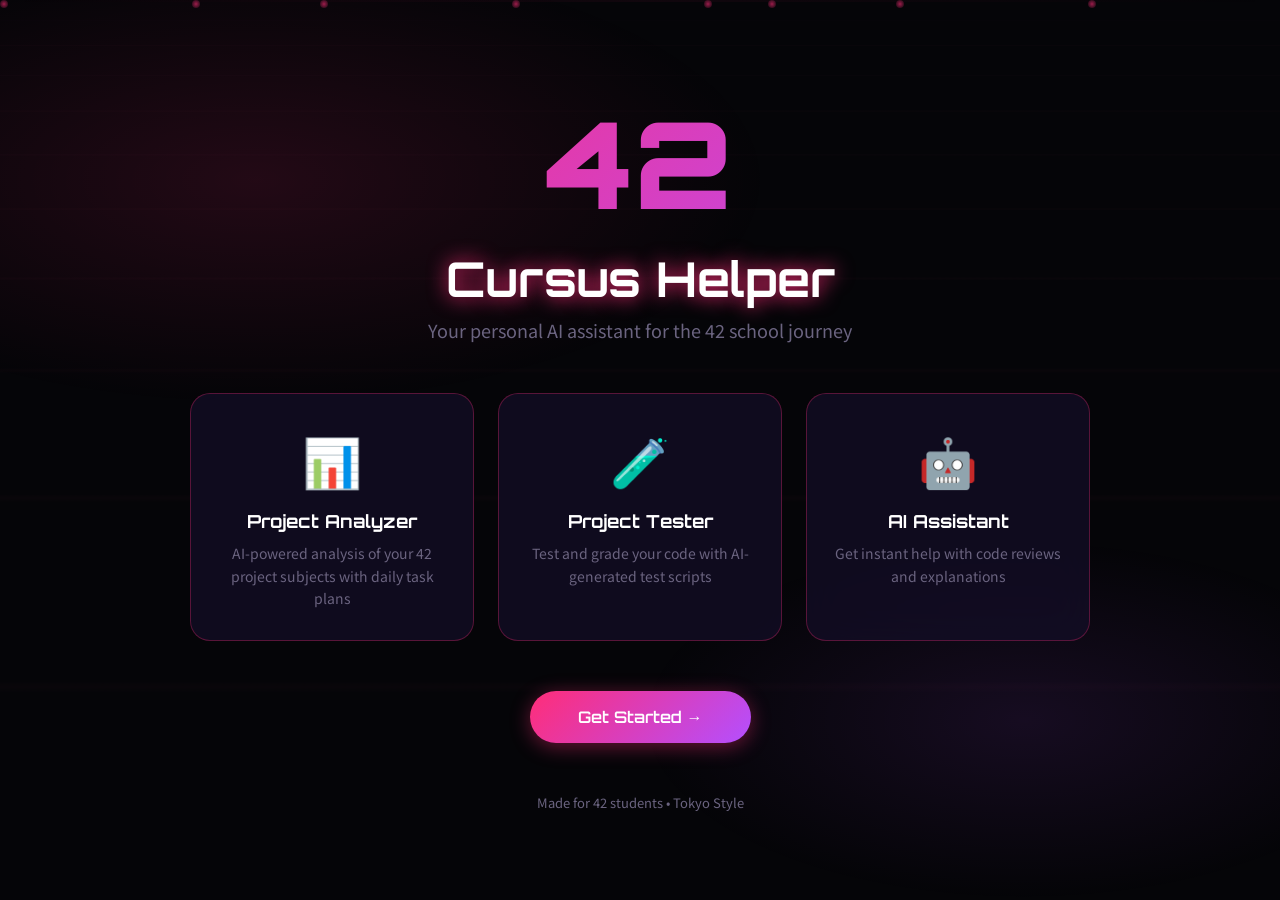
==== commit ddb73a88: "edit" ====
--- a/up/42-helper/index.html
+++ b/up/42-helper/index.html
@@ -3,9 +3,121 @@
 <head>
   <meta charset="UTF-8">
   <meta name="viewport" content="width=device-width, initial-scale=1.0">
-  <title>42 Cursus Helper - Login</title>
+  <title>42 Cursus Helper</title>
   <link rel="stylesheet" href="css/style.css">
   <link rel="stylesheet" href="css/components.css">
+  <style>
+    .landing-page {
+      min-height: 100vh;
+      display: flex;
+      align-items: center;
+      justify-content: center;
+      padding: 40px 20px;
+    }
+    
+    .landing-content {
+      text-align: center;
+      max-width: 900px;
+    }
+    
+    .landing-logo {
+      font-family: 'Orbitron', sans-serif;
+      font-size: 120px;
+      font-weight: 900;
+      background: linear-gradient(135deg, var(--neon-pink), var(--neon-purple));
+      -webkit-background-clip: text;
+      -webkit-text-fill-color: transparent;
+      background-clip: text;
+      animation: neonFlicker 3s ease-in-out infinite;
+      margin-bottom: 10px;
+    }
+    
+    .landing-title {
+      font-family: 'Orbitron', sans-serif;
+      font-size: 48px;
+      font-weight: 700;
+      color: var(--text-primary);
+      margin-bottom: 8px;
+      text-shadow: 0 0 20px var(--neon-pink);
+    }
+    
+    .landing-subtitle {
+      font-size: 18px;
+      color: var(--text-muted);
+      margin-bottom: 50px;
+    }
+    
+    .features-grid {
+      display: grid;
+      grid-template-columns: repeat(3, 1fr);
+      gap: 24px;
+      margin-bottom: 50px;
+    }
+    
+    .feature-card {
+      background: var(--bg-glass);
+      backdrop-filter: blur(20px);
+      border: 1px solid var(--border-glow);
+      border-radius: 20px;
+      padding: 30px 24px;
+      transition: all 0.3s ease;
+    }
+    
+    .feature-card:hover {
+      transform: translateY(-8px);
+      box-shadow: 0 20px 40px rgba(255,45,120,0.2);
+      border-color: var(--neon-pink);
+    }
+    
+    .feature-card .feature-icon {
+      font-size: 48px;
+      margin-bottom: 16px;
+      display: block;
+    }
+    
+    .feature-card h3 {
+      font-family: 'Orbitron', sans-serif;
+      font-size: 18px;
+      color: var(--text-primary);
+      margin-bottom: 10px;
+    }
+    
+    .feature-card p {
+      color: var(--text-muted);
+      font-size: 14px;
+      line-height: 1.6;
+    }
+    
+    .cta-btn {
+      display: inline-block;
+      background: linear-gradient(135deg, var(--neon-pink), var(--neon-purple));
+      color: white;
+      padding: 16px 48px;
+      border-radius: 50px;
+      font-family: 'Orbitron', sans-serif;
+      font-size: 16px;
+      font-weight: 600;
+      text-decoration: none;
+      transition: all 0.3s ease;
+      box-shadow: 0 4px 20px rgba(255,45,120,0.4);
+    }
+    
+    .cta-btn:hover {
+      transform: scale(1.05);
+      box-shadow: 0 0 30px rgba(255,45,120,0.6), 0 0 60px rgba(255,45,120,0.3);
+    }
+    
+    .landing-footer {
+      margin-top: 50px;
+      color: var(--text-muted);
+      font-size: 13px;
+    }
+    
+    @media (max-width: 768px) {
+      .features-grid { grid-template-columns: 1fr; }
+      .landing-title { font-size: 36px; }
+    }
+  </style>
 </head>
 <body>
   <div class="scanline"></div>
@@ -19,139 +131,36 @@
   <div class="sakura-petal"></div>
   <div class="sakura-petal"></div>
 
-  <div class="watermark" style="top: 30px; right: 40px; transform: rotate(-15deg);">四十二</div>
-
-  <div class="login-page">
-    <div class="login-hero">
-      <div class="big-42">42</div>
-      <div class="subtitle-main">Cursus Helper</div>
-      <div class="subtitle-jp">Your 42 Journey</div>
-    </div>
-
-    <div class="login-form-side">
-      <div class="glass-card login-card">
-        <div class="header-row">
-          <img src="https://avatars.githubusercontent.com/u/185643713?v=4" alt="Avatar" class="avatar-img">
-          <div>
-            <div class="welcome-text">Welcome back,</div>
-            <div class="username" id="displayUsername">Student</div>
-          </div>
+  <div class="landing-page">
+    <div class="landing-content">
+      <div class="landing-logo">42</div>
+      <h1 class="landing-title">Cursus Helper</h1>
+      <p class="landing-subtitle">Your personal AI assistant for the 42 school journey</p>
+      
+      <div class="features-grid">
+        <div class="feature-card">
+          <span class="feature-icon">📊</span>
+          <h3>Project Analyzer</h3>
+          <p>AI-powered analysis of your 42 project subjects with daily task plans</p>
         </div>
-
-        <form id="loginForm">
-          <div class="form-group">
-            <span class="input-icon">👤</span>
-            <input type="text" id="loginInput" class="form-input" placeholder="42 Username" required>
-          </div>
-
-          <div class="form-group">
-            <span class="input-icon">🔒</span>
-            <input type="password" id="passwordInput" class="form-input password-field" placeholder="Password" required>
-            <button type="button" class="password-toggle" onclick="togglePassword()">👁</button>
-          </div>
-
-          <div class="remember-row">
-            <label class="remember-me">
-              <input type="checkbox" id="rememberMe">
-              <div class="remember-checkbox"></div>
-              <span>Remember me</span>
-            </label>
-          </div>
-
-          <button type="submit" class="btn-primary login-btn" id="loginBtn">
-            Authenticate →
-          </button>
-
-          <div class="login-error" id="loginError"></div>
-        </form>
-
-        <div class="login-footer">
-          Made for 42 students • Tokyo Style
+        
+        <div class="feature-card">
+          <span class="feature-icon">🧪</span>
+          <h3>Project Tester</h3>
+          <p>Test and grade your code with AI-generated test scripts</p>
+        </div>
+        
+        <div class="feature-card">
+          <span class="feature-icon">🤖</span>
+          <h3>AI Assistant</h3>
+          <p>Get instant help with code reviews and explanations</p>
         </div>
       </div>
+      
+      <a href="login.html" class="cta-btn">Get Started →</a>
+      
+      <p class="landing-footer">Made for 42 students • Tokyo Style</p>
     </div>
   </div>
-
-  <script src="js/config.js"></script>
-  <script src="js/storage.js"></script>
-  <script src="js/utils.js"></script>
-  <script>
-    function togglePassword() {
-      const input = document.getElementById('passwordInput');
-      const btn = document.querySelector('.password-toggle');
-      if (input.type === 'password') {
-        input.type = 'text';
-        btn.textContent = '🔒';
-      } else {
-        input.type = 'password';
-        btn.textContent = '👁';
-      }
-    }
-
-    // Password typing effect
-    const passwordInput = document.getElementById('passwordInput');
-    passwordInput.addEventListener('input', function() {
-      if (this.value.length > 0) {
-        this.classList.add('typing');
-        setTimeout(() => this.classList.remove('typing'), 500);
-      }
-    });
-
-    // If not logged in, redirect to landing page
-    if (!getUser()) {
-      window.location.href = 'landing.html';
-      return;
-    }
-
-    const VALID_USER = 'nodoulah';
-    const VALID_PASS = 'Pop#2006husa';
-
-    const loginForm = document.getElementById('loginForm');
-    const loginBtn = document.getElementById('loginBtn');
-    const loginError = document.getElementById('loginError');
-
-    const loginInput = document.getElementById('loginInput');
-    loginInput.addEventListener('input', function() {
-      document.getElementById('displayUsername').textContent = this.value.trim() || 'Student';
-    });
-
-    loginForm.addEventListener('submit', function(e) {
-      e.preventDefault();
-
-      const login = document.getElementById('loginInput').value.trim();
-      const password = document.getElementById('passwordInput').value;
-
-      if (login !== VALID_USER || password !== VALID_PASS) {
-        loginError.textContent = '✗ Invalid credentials';
-        loginError.classList.add('show');
-        return;
-      }
-
-      loginError.classList.remove('show');
-      loginBtn.disabled = true;
-      loginBtn.innerHTML = '<span class="spinner-btn"></span>Authenticating...';
-
-      setTimeout(() => {
-        const userData = {
-          login: login,
-          password: password,
-          level: 0,
-          campus: '',
-          projects: [],
-          skills: [],
-          loginDate: Date.now()
-        };
-
-        if (saveUser(userData)) {
-          window.location.href = 'dashboard.html';
-        } else {
-          loginBtn.disabled = false;
-          loginBtn.textContent = 'Authenticate →';
-          loginError.textContent = '✗ Failed to save data';
-          loginError.classList.add('show');
-        }
-      }, 1000);
-    });
-  </script>
 </body>
 </html>
